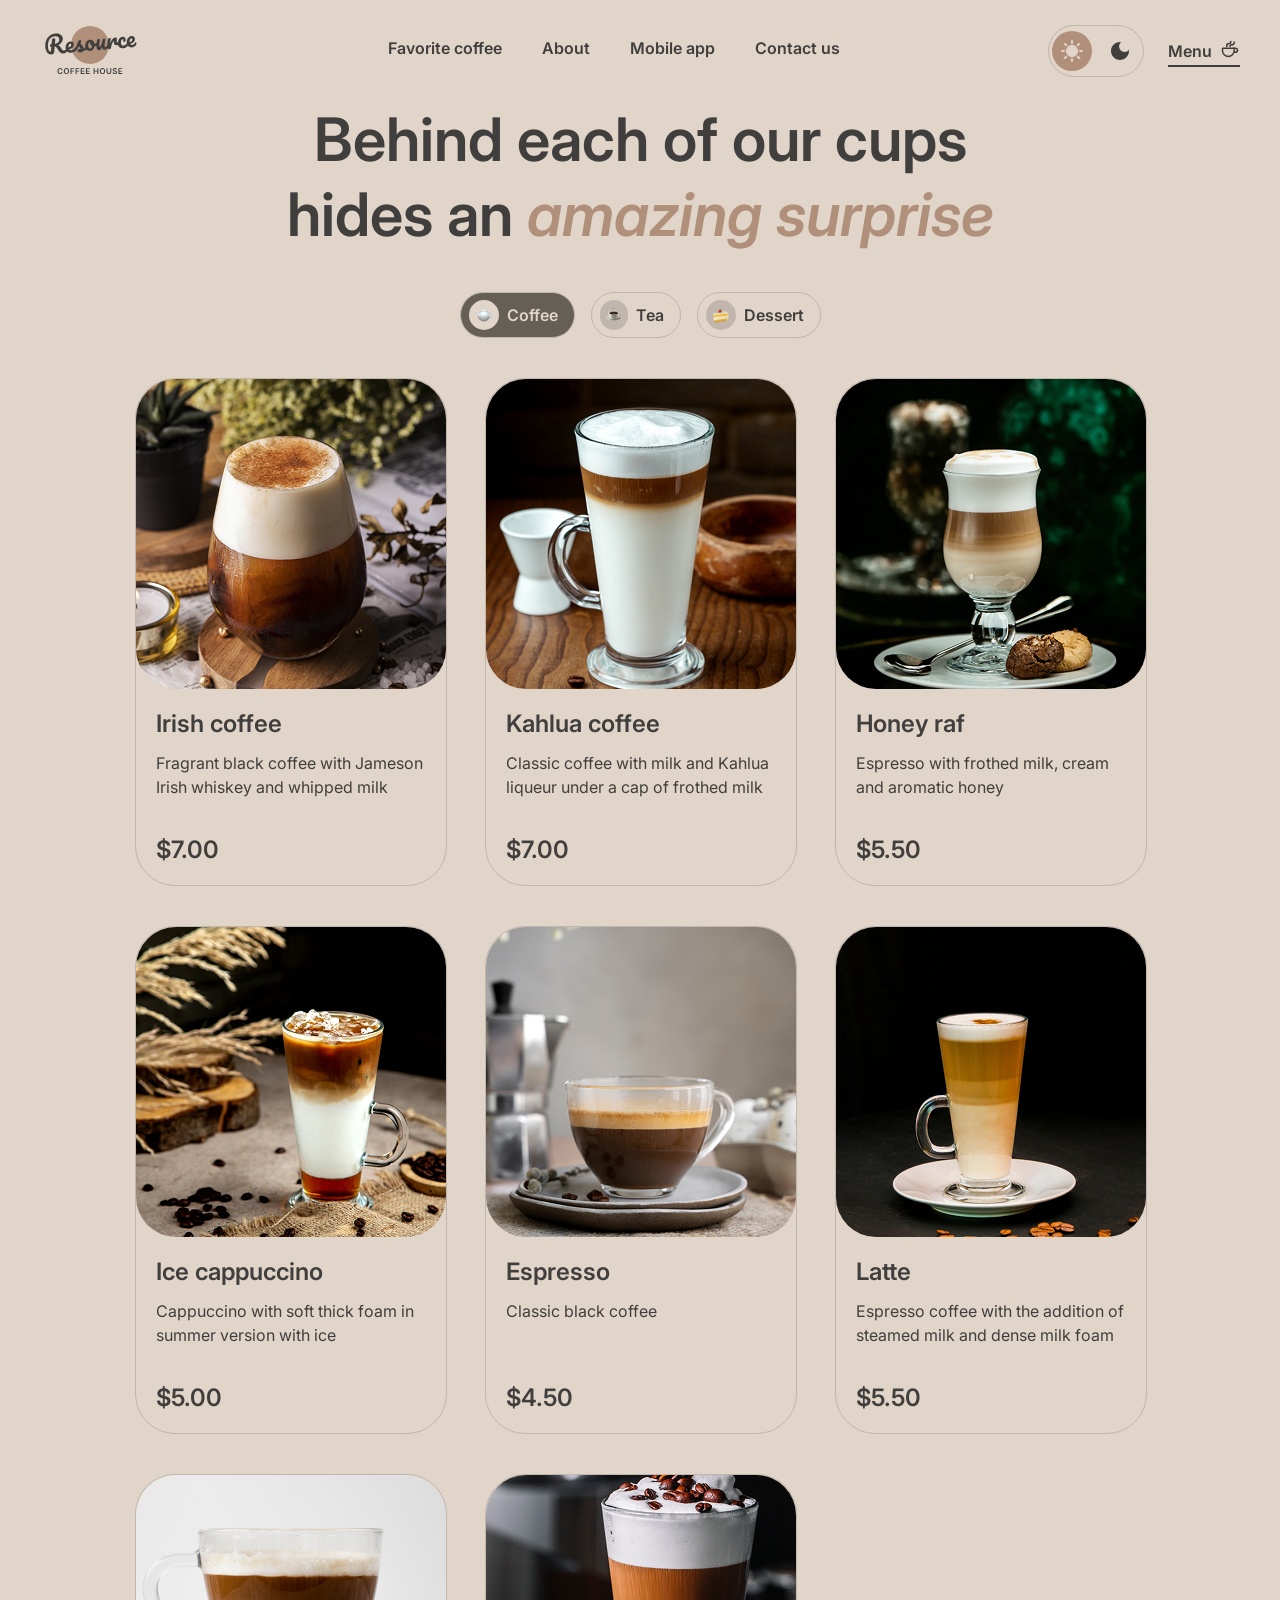
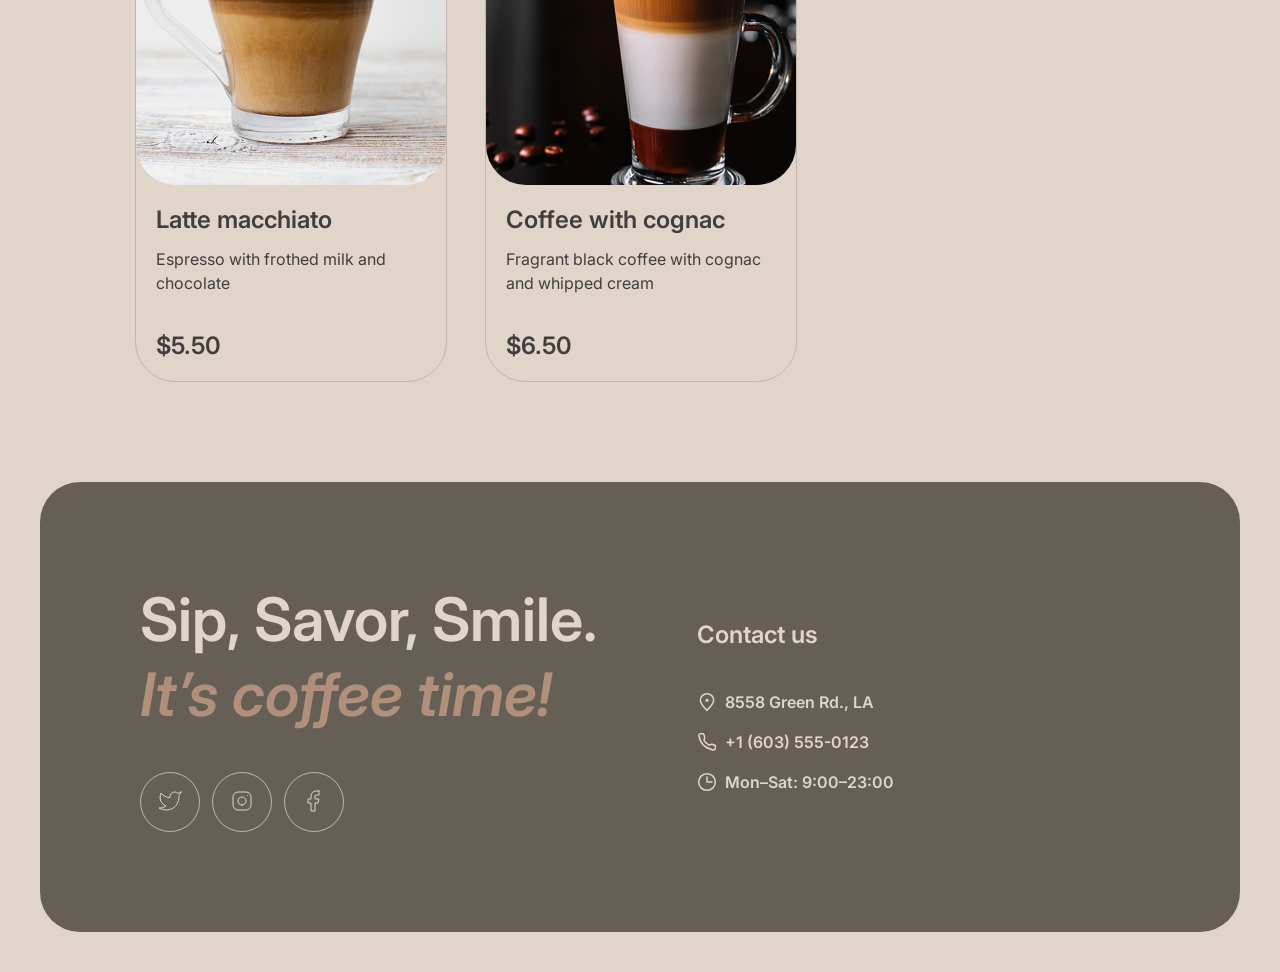
==== menu.html @ aef441d4 "feat: use products json to display coffee data" ====
<!DOCTYPE html>
<html lang="en" data-theme="light">
<head>
    <meta charset="UTF-8">
    <meta name="viewport"
          content="width=device-width, initial-scale=1.0">
    <meta http-equiv="X-UA-Compatible" content="ie=edge">
    <title>Coffee House Menu</title>
    <link rel="icon" href="assets/icons/free-icon-coffee-beans.png">
    <link rel="stylesheet" href="css/index.css">
    <link rel="stylesheet" href="css/menu.css">
</head>
<body>
<div class="wrapper">
    <header class="main-header">
        <div class="header-bar">
            <div class="header-logo">
                <a href="index.html">
                    <svg class="header-logo__icon" aria-hidden="true" width="100" height="60" viewBox="0 0 100 60" fill="none" xmlns="http://www.w3.org/2000/svg">
                        <path d="M69 25C69 35.4934 60.4934 44 50 44C39.5066 44 31 35.4934 31 25C31 14.5066 39.5066 6 50 6C60.4934 6 69 14.5066 69 25Z" fill="#B0907A"/>
                        <path d="M95.6784 22.2913C95.8856 22.2732 96.0534 22.3548 96.1817 22.5364C96.326 22.7165 96.4127 22.9739 96.442 23.3086C96.4922 23.8824 96.4 24.3884 96.1652 24.8265C95.7789 25.5509 95.2359 26.1365 94.5362 26.5832C93.8524 27.0285 93.0084 27.295 92.0042 27.3829C90.4741 27.5168 89.2469 27.1664 88.3226 26.3318C87.3969 25.4812 86.8658 24.2749 86.7291 22.7129C86.6329 21.6131 86.7748 20.5727 87.1547 19.5919C87.5333 18.5951 88.1046 17.7822 88.8687 17.1532C89.6487 16.5229 90.5568 16.1623 91.5928 16.0717C92.5173 15.9908 93.2829 16.2049 93.8895 16.714C94.4948 17.2071 94.8386 17.9239 94.9209 18.8643C95.0171 19.9641 94.7016 20.9473 93.9743 21.814C93.2617 22.6633 91.9772 23.4021 90.1208 24.0303C90.5675 24.73 91.2451 25.0401 92.1537 24.9606C92.8072 24.9035 93.3279 24.7053 93.7158 24.3662C94.1197 24.0257 94.5692 23.4725 95.0643 22.7064C95.2346 22.4506 95.4393 22.3122 95.6784 22.2913ZM91.3914 18.4503C90.8016 18.5019 90.3295 18.8885 89.9751 19.6102C89.6365 20.3304 89.5098 21.1767 89.5949 22.149L89.5991 22.1968C90.5199 21.8914 91.2318 21.4918 91.7347 20.9981C92.2376 20.5044 92.4632 19.9626 92.4117 19.3729C92.3852 19.0701 92.2766 18.8386 92.0859 18.6786C91.9098 18.5013 91.6783 18.4252 91.3914 18.4503Z" />
                        <path d="M83.2976 28.1446C81.7356 28.2813 80.4779 27.9497 79.5245 27.1497C78.5857 26.3324 78.0529 25.1985 77.926 23.7481C77.813 22.457 77.969 21.303 78.394 20.2861C78.819 19.2692 79.4149 18.4622 80.1818 17.8651C80.9487 17.268 81.7784 16.9304 82.671 16.8523C83.5477 16.7756 84.2481 16.9793 84.7723 17.4635C85.311 17.9303 85.6159 18.5702 85.6871 19.383C85.7456 20.0525 85.6437 20.6316 85.3813 21.1203C85.1348 21.6076 84.7725 21.8722 84.2944 21.9141C83.9915 21.9406 83.7382 21.8904 83.5344 21.7637C83.3465 21.6356 83.2414 21.444 83.2191 21.189C83.2093 21.0774 83.2141 20.9485 83.2334 20.8023C83.2527 20.6561 83.2676 20.5504 83.278 20.4852C83.3367 20.2392 83.357 20.0125 83.3389 19.8053C83.3208 19.5981 83.2511 19.4436 83.1297 19.3418C83.0243 19.2386 82.876 19.1953 82.6847 19.2121C82.3181 19.2441 81.9901 19.4415 81.7006 19.8041C81.4097 20.1508 81.193 20.6114 81.0506 21.186C80.9081 21.7606 80.8661 22.3826 80.9247 23.0521C81.0865 24.901 81.9723 25.7551 83.5821 25.6142C84.2356 25.557 84.9181 25.2805 85.6296 24.7846C86.3556 24.2714 87.0469 23.5444 87.7034 22.6036C87.8752 22.3637 88.0806 22.2333 88.3197 22.2124C88.5269 22.1942 88.6946 22.2759 88.8229 22.4574C88.9672 22.6375 89.054 22.895 89.0832 23.2297C89.1362 23.8354 89.028 24.3427 88.7587 24.7518C88.0904 25.7418 87.2526 26.5378 86.2452 27.1399C85.2524 27.7247 84.2699 28.0596 83.2976 28.1446Z"/>
                        <path d="M69.548 29.3476C68.9423 29.4006 68.4841 29.1195 68.1733 28.5042C67.8784 27.8876 67.6696 26.8779 67.5469 25.4753C67.3656 23.4032 67.4882 21.4089 67.9148 19.4924C68.0179 19.0177 68.2197 18.6627 68.5203 18.4276C68.8355 18.1752 69.288 18.0232 69.8778 17.9716C70.1965 17.9437 70.4232 17.964 70.5577 18.0326C70.6921 18.1011 70.7692 18.2469 70.7887 18.4701C70.811 18.7251 70.7416 19.3094 70.5806 20.2229C70.477 20.8744 70.3983 21.4434 70.3445 21.93C70.2907 22.4165 70.2626 23.0132 70.2602 23.7201C70.6663 22.3033 71.1584 21.136 71.7366 20.2181C72.3148 19.3002 72.8987 18.6308 73.4883 18.2098C74.0938 17.7874 74.6595 17.5532 75.1855 17.5072C76.2215 17.4166 76.7849 17.8893 76.8755 18.9253C76.8936 19.1325 76.8658 19.6409 76.7921 20.4504C76.7204 21.0991 76.6915 21.5032 76.7054 21.6626C76.7542 22.2204 76.9779 22.4819 77.3764 22.4471C77.8227 22.408 78.3658 22.0072 79.0057 21.2445C79.1948 21.0191 79.4009 20.8967 79.6241 20.8772C79.8313 20.8591 79.9991 20.9408 80.1274 21.1223C80.2702 21.2864 80.3549 21.5199 80.3814 21.8228C80.433 22.4125 80.314 22.8887 80.0245 23.2513C79.6187 23.7526 79.1275 24.1971 78.5511 24.5848C77.9893 24.9552 77.3736 25.1697 76.7042 25.2282C75.8594 25.3021 75.1951 25.1434 74.7111 24.7521C74.2431 24.3594 73.977 23.7965 73.9129 23.0633C73.892 22.8242 73.895 22.583 73.9219 22.3397C73.9258 22.0182 73.923 21.8016 73.9132 21.69C73.8909 21.435 73.7921 21.3151 73.6167 21.3305C73.3777 21.3514 73.0826 21.6503 72.7315 22.2271C72.395 22.7865 72.0738 23.5213 71.768 24.4314C71.4621 25.3415 71.2322 26.2932 71.0782 27.2864C70.9684 28.0509 70.8058 28.5791 70.5904 28.8709C70.3896 29.1455 70.0421 29.3044 69.548 29.3476Z" />
                        <path d="M59.2452 30.2488C58.5279 30.3116 57.9096 30.0364 57.3902 29.4233C56.8853 28.7929 56.5897 27.9836 56.5032 26.9954C56.3986 25.8 56.3828 24.7012 56.4557 23.699C56.5273 22.6809 56.6975 21.5979 56.9665 20.4501C57.0841 19.958 57.2772 19.5958 57.546 19.3635C57.8148 19.1312 58.26 18.9878 58.8816 18.9334C59.2323 18.9028 59.4762 18.9376 59.6135 19.038C59.7667 19.1371 59.8531 19.2981 59.8726 19.5213C59.8838 19.6488 59.8337 20.0868 59.7226 20.8354C59.6148 21.4391 59.534 21.9842 59.4802 22.4707C59.3078 24.1722 59.246 25.3019 59.2948 25.8598C59.3241 26.1945 59.3849 26.4301 59.4771 26.5666C59.568 26.6871 59.7011 26.7397 59.8764 26.7244C60.1155 26.7035 60.3895 26.4386 60.6983 25.9297C61.023 25.4195 61.3421 24.6608 61.6555 23.6536C61.9849 22.6451 62.2788 21.4148 62.5372 19.9627C62.6229 19.4734 62.7842 19.114 63.0211 18.8845C63.2739 18.6535 63.6633 18.5151 64.1893 18.4691C64.5559 18.437 64.8151 18.4625 64.967 18.5456C65.1174 18.6127 65.203 18.7658 65.224 19.0049C65.2588 19.4034 65.1551 20.5127 64.9128 22.3327C64.645 24.412 64.532 25.6907 64.5739 26.1688C64.6004 26.4717 64.685 26.7052 64.8279 26.8694C64.9693 27.0176 65.1437 27.0827 65.3509 27.0645C65.6697 27.0366 66.0275 26.8126 66.4244 26.3924C66.8358 25.9549 67.3698 25.2657 68.0263 24.3249C68.198 24.0851 68.4035 23.9547 68.6425 23.9337C68.8498 23.9156 69.0175 23.9973 69.1458 24.1788C69.2901 24.3589 69.3768 24.6163 69.4061 24.9511C69.4619 25.5886 69.3537 26.096 69.0815 26.4731C68.4701 27.3779 67.7896 28.1361 67.04 28.7477C66.3064 29.358 65.4375 29.707 64.4334 29.7949C63.6683 29.8618 63.0766 29.6165 62.6585 29.0588C62.2562 28.4997 62.0084 27.6862 61.9149 26.6183C61.7388 27.7259 61.4055 28.5982 60.9152 29.2354C60.4235 29.8566 59.8668 30.1944 59.2452 30.2488Z" />
                        <path d="M57.5606 22.8796C57.7678 22.8614 57.9362 22.9511 58.0659 23.1485C58.1956 23.346 58.2744 23.6041 58.3023 23.9229C58.3692 24.688 58.1779 25.1625 57.7282 25.3463C56.8011 25.7647 55.7659 26.048 54.6225 26.1963C54.4367 27.5616 53.9332 28.6898 53.1117 29.5808C52.2888 30.4559 51.3115 30.9429 50.1799 31.0419C49.2235 31.1256 48.3824 30.9663 47.6566 30.564C46.9467 30.1603 46.383 29.5913 45.9654 28.8569C45.5478 28.1225 45.3 27.309 45.2219 26.4164C45.1159 25.205 45.2529 24.1089 45.6328 23.1281C46.0114 22.1313 46.5841 21.3343 47.351 20.7372C48.1165 20.1242 48.9933 19.7744 49.9816 19.688C51.1929 19.582 52.2022 19.9193 53.0093 20.6999C53.8309 21.4632 54.3592 22.453 54.5941 23.6691C55.339 23.5558 56.2177 23.3183 57.23 22.9567C57.3547 22.9136 57.4649 22.8879 57.5606 22.8796ZM50.1494 28.4908C50.6595 28.4462 51.0797 28.2007 51.41 27.7542C51.7563 27.3063 51.959 26.6863 52.0182 25.8941C51.4948 25.6026 51.0739 25.1977 50.7555 24.6795C50.4531 24.1599 50.2754 23.5972 50.2224 22.9916C50.2001 22.7365 50.2017 22.4794 50.2272 22.2202L50.1076 22.2307C49.4701 22.2864 48.9633 22.644 48.5873 23.3032C48.2259 23.9452 48.094 24.824 48.1916 25.9398C48.2683 26.8164 48.4942 27.4712 48.8694 27.9042C49.2605 28.3357 49.6872 28.5313 50.1494 28.4908Z" />
                        <path d="M40.3093 32.4354C39.4805 32.508 38.8262 32.3725 38.3464 32.029C37.8826 31.6841 37.6298 31.2726 37.5879 30.7944C37.5517 30.38 37.6717 30.0081 37.9481 29.6787C38.2244 29.3494 38.6575 29.1589 39.2472 29.1073C39.4544 29.0892 39.6956 29.0922 39.9708 29.1163C40.2604 29.1231 40.4777 29.1282 40.6226 29.1316C40.5704 28.7185 40.4406 28.3364 40.2332 27.9851C40.0417 27.6325 39.8038 27.3 39.5195 26.9876C39.2338 26.6592 38.9682 26.3773 38.7228 26.1418C38.3109 27.1254 37.8851 27.9497 37.4454 28.6145C37.0216 29.278 36.5472 29.9137 36.0222 30.5218C35.7604 30.8338 35.4701 31.0038 35.1513 31.0316C34.8963 31.054 34.6814 30.9844 34.5067 30.823C34.3306 30.6457 34.2307 30.4216 34.207 30.1506C34.1791 29.8318 34.2648 29.5272 34.4643 29.2367L34.7416 28.827C35.5235 27.6664 36.1068 26.7159 36.4918 25.9756C36.7223 25.4896 36.9874 24.8481 37.2871 24.0509C37.5853 23.2379 37.8735 22.4016 38.1517 21.542C38.3932 20.8142 38.9921 20.4085 39.9484 20.3248C40.3947 20.2858 40.709 20.2984 40.8913 20.3628C41.0736 20.4271 41.1725 20.547 41.1878 20.7223C41.1962 20.8179 41.1775 20.9722 41.1319 21.1849C41.0863 21.3977 41.0167 21.6126 40.9233 21.8296C40.6866 22.4285 40.5857 22.9272 40.6205 23.3257C40.6415 23.5647 40.7442 23.8208 40.9286 24.0937C41.1291 24.3653 41.4235 24.7009 41.8118 25.1006C42.3804 25.7254 42.8131 26.2657 43.11 26.7216C43.4214 27.1601 43.6015 27.6583 43.6503 28.2162C43.6642 28.3756 43.6678 28.6001 43.6611 28.8898C44.4156 28.5187 45.2617 27.6335 46.1993 26.2345C46.371 25.9946 46.5765 25.8642 46.8155 25.8433C47.0227 25.8252 47.1905 25.9069 47.3188 26.0884C47.4631 26.2685 47.5498 26.5259 47.5791 26.8606C47.6321 27.4663 47.5239 27.9737 47.2545 28.3827C46.544 29.4407 45.8382 30.185 45.1371 30.6158C44.4505 31.0292 43.5747 31.2985 42.5095 31.4238C41.9194 32.0215 41.186 32.3587 40.3093 32.4354Z" />
                        <path d="M36.6171 26.7357C36.8243 26.7175 36.9921 26.7992 37.1204 26.9807C37.2646 27.1608 37.3514 27.4183 37.3807 27.753C37.4365 28.3905 37.3283 28.8979 37.0561 29.2751C36.5291 30.0439 35.7502 30.7786 34.7193 31.4791C33.7044 32.1782 32.5833 32.5815 31.3559 32.6888C29.6823 32.8353 28.3436 32.4947 27.3396 31.667C26.3356 30.8394 25.7646 29.6365 25.6266 28.0586C25.5304 26.9588 25.6722 25.9185 26.0522 24.9376C26.4308 23.9408 27.0021 23.1279 27.7662 22.4989C28.5462 21.8686 29.4542 21.508 30.4903 21.4174C31.4147 21.3365 32.1803 21.5506 32.787 22.0597C33.3923 22.5528 33.7361 23.2696 33.8183 24.21C33.9145 25.3098 33.599 26.293 32.8718 27.1597C32.1591 28.009 30.8826 28.7471 29.0422 29.3739C29.5048 30.0722 30.294 30.3726 31.4098 30.275C32.127 30.2122 32.9183 29.894 33.7836 29.3204C34.6634 28.7295 35.4025 27.9983 36.0009 27.1269C36.1726 26.887 36.378 26.7566 36.6171 26.7357ZM30.2888 23.796C29.6991 23.8476 29.227 24.2342 28.8725 24.9559C28.534 25.6761 28.4073 26.5224 28.4923 27.4947L28.4965 27.5425C29.4174 27.2371 30.1293 26.8375 30.6322 26.3438C31.1351 25.8501 31.3607 25.3083 31.3091 24.7186C31.2826 24.4158 31.174 24.1843 30.9834 24.0243C30.8072 23.847 30.5757 23.7709 30.2888 23.796Z" />
                        <path d="M27.6906 27.5167C27.8978 27.4986 28.0656 27.5803 28.1939 27.7618C28.3382 27.9419 28.4249 28.1993 28.4542 28.5341C28.5086 29.1557 28.4004 29.6631 28.1296 30.0561C27.4454 31.0476 26.7351 31.8324 25.9987 32.4108C25.261 32.9733 24.3581 33.3012 23.2902 33.3946C22.2541 33.4853 21.3451 33.2837 20.5631 32.79C19.797 32.2949 19.028 31.3985 18.256 30.1009C17.6351 29.063 17.151 28.3023 16.8035 27.8188C16.4547 27.3193 16.119 26.9712 15.7967 26.7745C15.4903 26.5765 15.1198 26.4724 14.6852 26.4622C14.6508 26.8025 14.5595 27.8705 14.4114 29.6663C14.3537 30.4744 14.3165 30.9675 14.3 31.1456C14.2256 32.1319 13.9724 32.9089 13.5402 33.4767C13.1067 34.0286 12.4038 34.3471 11.4315 34.4321C10.3636 34.5256 9.38799 34.2977 8.50477 33.7486C7.63609 33.1822 6.9298 32.3606 6.38589 31.2839C5.84059 30.1913 5.50518 28.9277 5.37968 27.4932C5.1454 24.8154 5.40544 22.4638 6.15978 20.4383C6.93006 18.4115 8.10738 16.8148 9.69174 15.6483C11.2906 14.4644 13.1899 13.7763 15.3895 13.5838C16.9196 13.45 18.223 13.5688 19.2994 13.9404C20.3759 14.312 21.1968 14.8826 21.762 15.6523C22.3432 16.4206 22.6784 17.3148 22.7676 18.3349C22.8457 19.2275 22.7073 20.1229 22.3522 21.0213C22.0117 21.9023 21.4476 22.7066 20.66 23.434C19.8724 24.1614 18.8869 24.7375 17.7034 25.1622C18.4866 25.3025 19.1057 25.5856 19.5605 26.0116C20.0154 26.4376 20.4891 27.0787 20.9816 27.9351C21.5115 28.8524 22.0112 29.5153 22.4806 29.924C22.966 30.3312 23.4955 30.5098 24.0693 30.4596C24.5794 30.4149 25.0509 30.205 25.4838 29.8299C25.9154 29.4388 26.4456 28.7981 27.0744 27.9079C27.2461 27.6681 27.4515 27.5377 27.6906 27.5167ZM11.3837 26.727C10.8418 26.7744 10.4561 26.6797 10.2266 26.4428C10.013 26.2045 9.89225 25.9259 9.86436 25.6071C9.8309 25.2246 9.92394 24.9113 10.1435 24.6672C10.379 24.4218 10.6562 24.2851 10.9749 24.2572L11.5727 24.2049C11.691 22.6206 11.8123 21.2528 11.9364 20.1016C12.053 19.0474 12.6771 18.4708 13.8088 18.3718C14.7173 18.2923 15.2071 18.659 15.2782 19.4719C15.2936 19.6473 15.2975 19.7835 15.2899 19.8805L14.9199 23.9121C15.7764 23.789 16.5393 23.5134 17.2085 23.0855C17.8937 22.6561 18.4149 22.0966 18.7722 21.4068C19.1454 20.7156 19.2957 19.9556 19.2232 19.1268C19.1353 18.1226 18.7236 17.3636 17.988 16.8498C17.2524 16.3359 16.2232 16.1369 14.9002 16.2526C13.3382 16.3893 12.0016 16.8997 10.8904 17.7839C9.79381 18.6508 8.98568 19.8779 8.46605 21.4653C7.94503 23.0366 7.78003 24.9142 7.97108 27.0978C8.06033 28.1179 8.24063 28.9855 8.51198 29.7006C8.78334 30.4157 9.08648 30.9432 9.42139 31.2834C9.75631 31.6235 10.0592 31.7817 10.3302 31.7579C10.5374 31.7398 10.6957 31.6216 10.8051 31.4032C10.9304 31.1834 11.0127 30.839 11.052 30.3698L11.3837 26.727Z" />
                        <path d="M78.4033 54.0001V48.1819H82.1874V49.0654H79.4573V50.645H81.9914V51.5285H79.4573V53.1165H82.2101V54.0001H78.4033Z" />
                        <path d="M75.9698 49.7813C75.9433 49.5332 75.8316 49.34 75.6346 49.2017C75.4395 49.0635 75.1857 48.9943 74.8732 48.9943C74.6535 48.9943 74.4651 49.0275 74.3079 49.0938C74.1507 49.1601 74.0304 49.25 73.9471 49.3637C73.8638 49.4773 73.8211 49.607 73.8192 49.7529C73.8192 49.8741 73.8467 49.9792 73.9016 50.0682C73.9585 50.1572 74.0352 50.233 74.1317 50.2955C74.2283 50.3561 74.3353 50.4072 74.4528 50.4489C74.5702 50.4906 74.6886 50.5256 74.8079 50.554L75.3533 50.6904C75.573 50.7415 75.7842 50.8106 75.9869 50.8977C76.1914 50.9849 76.3742 51.0947 76.5352 51.2273C76.698 51.3599 76.8268 51.5199 76.9215 51.7074C77.0162 51.8949 77.0636 52.1146 77.0636 52.3665C77.0636 52.7074 76.9764 53.0076 76.8022 53.2671C76.628 53.5246 76.3761 53.7263 76.0465 53.8722C75.7189 54.0161 75.3221 54.0881 74.8562 54.0881C74.4035 54.0881 74.0105 54.018 73.6772 53.8779C73.3458 53.7377 73.0863 53.5332 72.8988 53.2642C72.7132 52.9953 72.6128 52.6676 72.5977 52.2813H73.6346C73.6497 52.4839 73.7122 52.6525 73.8221 52.787C73.9319 52.9214 74.0749 53.0218 74.2511 53.0881C74.4291 53.1544 74.628 53.1875 74.8477 53.1875C75.0768 53.1875 75.2776 53.1534 75.4499 53.0852C75.6242 53.0152 75.7605 52.9186 75.859 52.7955C75.9575 52.6705 76.0077 52.5246 76.0096 52.358C76.0077 52.2065 75.9632 52.0815 75.8761 51.983C75.7889 51.8826 75.6668 51.7993 75.5096 51.733C75.3543 51.6648 75.1725 51.6042 74.9641 51.5512L74.3022 51.3807C73.823 51.2576 73.4442 51.071 73.1658 50.821C72.8893 50.5692 72.7511 50.2349 72.7511 49.8182C72.7511 49.4754 72.8439 49.1752 73.0295 48.9176C73.217 48.6601 73.4717 48.4602 73.7937 48.3182C74.1156 48.1743 74.4802 48.1023 74.8874 48.1023C75.3003 48.1023 75.6621 48.1743 75.9727 48.3182C76.2852 48.4602 76.5304 48.6582 76.7085 48.912C76.8865 49.1638 76.9783 49.4536 76.984 49.7813H75.9698Z" />
                        <path d="M70.2086 48.1819H71.2626V51.983C71.2626 52.3997 71.1641 52.7662 70.9672 53.0825C70.7721 53.3987 70.4975 53.6459 70.1433 53.8239C69.7891 54.0001 69.3753 54.0881 68.9018 54.0881C68.4264 54.0881 68.0117 54.0001 67.6575 53.8239C67.3033 53.6459 67.0287 53.3987 66.8336 53.0825C66.6386 52.7662 66.541 52.3997 66.541 51.983V48.1819H67.595V51.895C67.595 52.1374 67.648 52.3533 67.7541 52.5427C67.862 52.7321 68.0136 52.8807 68.2086 52.9887C68.4037 53.0948 68.6348 53.1478 68.9018 53.1478C69.1689 53.1478 69.3999 53.0948 69.595 52.9887C69.792 52.8807 69.9435 52.7321 70.0495 52.5427C70.1556 52.3533 70.2086 52.1374 70.2086 51.895V48.1819Z" />
                        <path d="M65.1444 51.0909C65.1444 51.7178 65.027 52.2548 64.7922 52.7017C64.5592 53.1468 64.241 53.4877 63.8376 53.7245C63.4361 53.9612 62.9806 54.0796 62.4711 54.0796C61.9617 54.0796 61.5052 53.9612 61.1018 53.7245C60.7003 53.4858 60.3821 53.144 60.1473 52.6989C59.9143 52.2519 59.7979 51.7159 59.7979 51.0909C59.7979 50.464 59.9143 49.9281 60.1473 49.483C60.3821 49.036 60.7003 48.6942 61.1018 48.4574C61.5052 48.2207 61.9617 48.1023 62.4711 48.1023C62.9806 48.1023 63.4361 48.2207 63.8376 48.4574C64.241 48.6942 64.5592 49.036 64.7922 49.483C65.027 49.9281 65.1444 50.464 65.1444 51.0909ZM64.0848 51.0909C64.0848 50.6496 64.0157 50.2775 63.8774 49.9745C63.741 49.6695 63.5516 49.4394 63.3092 49.2841C63.0668 49.1269 62.7874 49.0483 62.4711 49.0483C62.1549 49.0483 61.8755 49.1269 61.6331 49.2841C61.3907 49.4394 61.2003 49.6695 61.0621 49.9745C60.9257 50.2775 60.8575 50.6496 60.8575 51.0909C60.8575 51.5322 60.9257 51.9053 61.0621 52.2102C61.2003 52.5133 61.3907 52.7434 61.6331 52.9006C61.8755 53.0559 62.1549 53.1335 62.4711 53.1335C62.7874 53.1335 63.0668 53.0559 63.3092 52.9006C63.5516 52.7434 63.741 52.5133 63.8774 52.2102C64.0157 51.9053 64.0848 51.5322 64.0848 51.0909Z" />
                        <path d="M53.5918 54.0001V48.1819H54.6458V50.645H57.3418V48.1819H58.3986V54.0001H57.3418V51.5285H54.6458V54.0001H53.5918Z" />
                        <path d="M45.9482 54.0001V48.1819H49.7323V49.0654H47.0022V50.645H49.5363V51.5285H47.0022V53.1165H49.7551V54.0001H45.9482Z" />
                        <path d="M40.6895 54.0001V48.1819H44.4735V49.0654H41.7434V50.645H44.2775V51.5285H41.7434V53.1165H44.4963V54.0001H40.6895Z"/>
                        <path d="M35.6016 54.0001V48.1819H39.3288V49.0654H36.6555V50.645H39.0732V51.5285H36.6555V54.0001H35.6016Z" />
                        <path d="M30.5137 54.0001V48.1819H34.2409V49.0654H31.5676V50.645H33.9853V51.5285H31.5676V54.0001H30.5137Z" />
                        <path d="M29.1181 51.0909C29.1181 51.7178 29.0007 52.2548 28.7658 52.7017C28.5328 53.1468 28.2147 53.4877 27.8113 53.7245C27.4097 53.9612 26.9542 54.0796 26.4448 54.0796C25.9353 54.0796 25.4789 53.9612 25.0755 53.7245C24.6739 53.4858 24.3558 53.144 24.1209 52.6989C23.888 52.2519 23.7715 51.7159 23.7715 51.0909C23.7715 50.464 23.888 49.9281 24.1209 49.483C24.3558 49.036 24.6739 48.6942 25.0755 48.4574C25.4789 48.2207 25.9353 48.1023 26.4448 48.1023C26.9542 48.1023 27.4097 48.2207 27.8113 48.4574C28.2147 48.6942 28.5328 49.036 28.7658 49.483C29.0007 49.9281 29.1181 50.464 29.1181 51.0909ZM28.0584 51.0909C28.0584 50.6496 27.9893 50.2775 27.851 49.9745C27.7147 49.6695 27.5253 49.4394 27.2828 49.2841C27.0404 49.1269 26.7611 49.0483 26.4448 49.0483C26.1285 49.0483 25.8491 49.1269 25.6067 49.2841C25.3643 49.4394 25.1739 49.6695 25.0357 49.9745C24.8993 50.2775 24.8311 50.6496 24.8311 51.0909C24.8311 51.5322 24.8993 51.9053 25.0357 52.2102C25.1739 52.5133 25.3643 52.7434 25.6067 52.9006C25.8491 53.0559 26.1285 53.1335 26.4448 53.1335C26.7611 53.1335 27.0404 53.0559 27.2828 52.9006C27.5253 52.7434 27.7147 52.5133 27.851 52.2102C27.9893 51.9053 28.0584 51.5322 28.0584 51.0909Z" />
                        <path d="M22.5536 50.1449H21.4911C21.4608 49.9707 21.4049 49.8163 21.3235 49.6818C21.2421 49.5455 21.1407 49.4299 21.0195 49.3352C20.8983 49.2406 20.7601 49.1695 20.6048 49.1222C20.4513 49.0729 20.2856 49.0483 20.1076 49.0483C19.7913 49.0483 19.511 49.1279 19.2667 49.287C19.0224 49.4442 18.8311 49.6752 18.6928 49.9801C18.5546 50.2832 18.4854 50.6534 18.4854 51.0909C18.4854 51.536 18.5546 51.911 18.6928 52.2159C18.833 52.519 19.0243 52.7481 19.2667 52.9034C19.511 53.0568 19.7904 53.1335 20.1048 53.1335C20.279 53.1335 20.4419 53.1108 20.5934 53.0654C20.7468 53.018 20.8841 52.9489 21.0053 52.858C21.1284 52.7671 21.2317 52.6553 21.315 52.5227C21.4002 52.3902 21.4589 52.2387 21.4911 52.0682L22.5536 52.0739C22.5138 52.3504 22.4277 52.6099 22.2951 52.8523C22.1644 53.0947 21.993 53.3087 21.7809 53.4943C21.5688 53.6781 21.3207 53.822 21.0366 53.9262C20.7525 54.0284 20.4371 54.0796 20.0906 54.0796C19.5792 54.0796 19.1228 53.9612 18.7212 53.7245C18.3197 53.4877 18.0034 53.1459 17.7724 52.6989C17.5413 52.2519 17.4258 51.7159 17.4258 51.0909C17.4258 50.464 17.5423 49.9281 17.7752 49.483C18.0082 49.036 18.3254 48.6942 18.7269 48.4574C19.1284 48.2207 19.583 48.1023 20.0906 48.1023C20.4144 48.1023 20.7156 48.1477 20.994 48.2387C21.2724 48.3296 21.5205 48.4631 21.7383 48.6392C21.9561 48.8135 22.1351 49.0275 22.2752 49.2813C22.4173 49.5332 22.5101 49.821 22.5536 50.1449Z" />
                    </svg>
                </a>
            </div>
            <nav class="main-nav">
                <ul class="main-nav-list">
                    <li><a class="nav-item-link" href="index.html#favorite-coffee">Favorite coffee</a></li>
                    <li><a class="nav-item-link" href="index.html#about">About</a></li>
                    <li><a class="nav-item-link" href="index.html#mobile-app">Mobile app</a></li>
                    <li><a class="nav-item-link" href="index.html#main-footer">Contact us</a></li>
                    <li>
                        <a class="nav-item-link active">Menu
                            <svg class="menu-link__icon" aria-hidden="true" width="20" height="20" viewBox="0 0 20 20" fill="none" xmlns="http://www.w3.org/2000/svg">
                                <path d="M14.167 9.76667V11.6667C14.167 14.8883 11.5553 17.5 8.33366 17.5C5.112 17.5 2.50033 14.8883 2.50033 11.6667V9.76667C2.50033 9.4353 2.76896 9.16667 3.10033 9.16667H13.567C13.8984 9.16667 14.167 9.4353 14.167 9.76667Z" stroke-width="1.5" stroke-linecap="round" stroke-linejoin="round"/>
                                <path d="M10.0003 7.50008C10.0003 6.66675 10.5956 5.83341 11.786 5.83341C13.101 5.83341 14.167 4.76743 14.167 3.45246V2.91675" stroke-width="1.5" stroke-linecap="round" stroke-linejoin="round"/>
                                <path d="M6.66634 7.5V7.08333C6.66634 5.70262 7.78563 4.58333 9.16634 4.58333C10.0868 4.58333 10.833 3.83714 10.833 2.91667V2.5" stroke-width="1.5" stroke-linecap="round" stroke-linejoin="round"/>
                                <path d="M13.333 9.16675H15.4163C16.5669 9.16675 17.4997 10.0995 17.4997 11.2501C17.4997 12.4007 16.5669 13.3334 15.4163 13.3334H14.1663" stroke-width="1.5" stroke-linecap="round" stroke-linejoin="round"/>
                            </svg>
                        </a>
                    </li>
                </ul>
            </nav>
            <div class="header-controls">
                <div class="theme-controls">
                    <button class="theme-button light-theme-button active">
                        <svg class="light-theme-button-svg" aria-hidden="true" width="22" height="22" viewBox="0 0 22 22" fill="none" xmlns="http://www.w3.org/2000/svg">
                            <path d="M10 3V1C10 0.45 10.45 0 11 0C11.55 0 12 0.45 12 1V3C12 3.55 11.55 4 11 4C10.45 4 10 3.55 10 3ZM17.36 6.05L18.77 4.63C19.16 4.24 19.16 3.61 18.77 3.22C18.38 2.83 17.75 2.83 17.36 3.22L15.95 4.64C15.56 5.03 15.56 5.66 15.95 6.05C16.34 6.44 16.97 6.44 17.36 6.05ZM21 10H19C18.45 10 18 10.45 18 11C18 11.55 18.45 12 19 12H21C21.55 12 22 11.55 22 11C22 10.45 21.55 10 21 10ZM11 18C10.45 18 10 18.45 10 19V21C10 21.55 10.45 22 11 22C11.55 22 12 21.55 12 21V19C12 18.45 11.55 18 11 18ZM4.64 6.05L3.22 4.64C2.83 4.25 2.83 3.61 3.22 3.23C3.61 2.85 4.25 2.84 4.63 3.23L6.04 4.64C6.43 5.03 6.43 5.67 6.04 6.05C5.65 6.43 5.02 6.44 4.64 6.05ZM15.95 15.95C15.56 16.34 15.56 16.98 15.95 17.36L17.36 18.77C17.75 19.16 18.39 19.16 18.77 18.77C19.16 18.38 19.16 17.74 18.77 17.36L17.36 15.95C16.98 15.56 16.34 15.56 15.95 15.95ZM1 12H3C3.55 12 4 11.55 4 11C4 10.45 3.55 10 3 10H1C0.45 10 0 10.45 0 11C0 11.55 0.45 12 1 12ZM4.64 18.78L6.05 17.37C6.44 16.98 6.44 16.34 6.05 15.96C5.66 15.58 5.02 15.57 4.64 15.96L3.23 17.37C2.84 17.76 2.84 18.4 3.23 18.78C3.61 19.17 4.25 19.17 4.64 18.78ZM11 5C7.69 5 5 7.69 5 11C5 14.31 7.69 17 11 17C14.31 17 17 14.31 17 11C17 7.69 14.31 5 11 5Z" />
                        </svg>
                    </button>
                    <button class="theme-button dark-theme-button">
                        <svg class="dark-theme-button-svg" aria-hidden="true" width="18" height="18" viewBox="0 0 18 18" fill="none" xmlns="http://www.w3.org/2000/svg">
                            <path d="M9 0C4.03 0 0 4.03 0 9C0 13.97 4.03 18 9 18C13.97 18 18 13.97 18 9C18 8.54 17.96 8.08 17.9 7.64C16.92 9.01 15.32 9.9 13.5 9.9C10.52 9.9 8.1 7.48 8.1 4.5C8.1 2.69 8.99 1.08 10.36 0.0999999C9.92 0.0399999 9.46 0 9 0Z"/>
                        </svg>
                    </button>
                </div>
                <div class="menu-controls">
                    <a class="menu-link active" href="menu.html">Menu
                        <svg class="menu-link__icon" aria-hidden="true" width="20" height="20" viewBox="0 0 20 20" fill="none" xmlns="http://www.w3.org/2000/svg">
                            <path d="M14.167 9.76667V11.6667C14.167 14.8883 11.5553 17.5 8.33366 17.5C5.112 17.5 2.50033 14.8883 2.50033 11.6667V9.76667C2.50033 9.4353 2.76896 9.16667 3.10033 9.16667H13.567C13.8984 9.16667 14.167 9.4353 14.167 9.76667Z" stroke-width="1.5" stroke-linecap="round" stroke-linejoin="round"/>
                            <path d="M10.0003 7.50008C10.0003 6.66675 10.5956 5.83341 11.786 5.83341C13.101 5.83341 14.167 4.76743 14.167 3.45246V2.91675" stroke-width="1.5" stroke-linecap="round" stroke-linejoin="round"/>
                            <path d="M6.66634 7.5V7.08333C6.66634 5.70262 7.78563 4.58333 9.16634 4.58333C10.0868 4.58333 10.833 3.83714 10.833 2.91667V2.5" stroke-width="1.5" stroke-linecap="round" stroke-linejoin="round"/>
                            <path d="M13.333 9.16675H15.4163C16.5669 9.16675 17.4997 10.0995 17.4997 11.2501C17.4997 12.4007 16.5669 13.3334 15.4163 13.3334H14.1663" stroke-width="1.5" stroke-linecap="round" stroke-linejoin="round"/>
                        </svg>
                    </a>
                    <button class="burger-button"></button>
                </div>
            </div>
        </div>
    </header>
    <main>
        <section class="menu-offer">
            <h1 class="menu-offer__title">Behind each of our cups hides an <span>amazing surprise</span></h1>
            <div class="menu-offer__controls">
                <button class="menu-offer__button menu-offer__coffee-button active">
                <span class="menu-offer__icon-wrapper">
                    <img src="assets/icons/menu/coffee.png" alt="Coffee pot">
                </span>
                    Coffee
                </button>
                <button class="menu-offer__button menu-offer__tea-button">
                <span class="menu-offer__icon-wrapper">
                    <img src="assets/icons/menu/tea.png" alt="Tea cup">
                </span>
                    Tea
                </button>
                <button class="menu-offer__button menu-offer__desert-button">
                <span class="menu-offer__icon-wrapper">
                    <img src="assets/icons/menu/desert.png" alt="Cake slice">
                </span>
                    Dessert
                </button>
            </div>
            <div class="menu-offer__grid"></div>
            <button class="menu-offer__pagination-button">
                <svg class="pagination-button__icon" aria-hidden="true" width="24" height="24" viewBox="0 0 24 24" fill="none" xmlns="http://www.w3.org/2000/svg">
                    <path d="M21.8883 13.5C21.1645 18.3113 17.013 22 12 22C6.47715 22 2 17.5228 2 12C2 6.47715 6.47715 2 12 2C16.1006 2 19.6248 4.46819 21.1679 8" stroke-linecap="round" stroke-linejoin="round"/>
                    <path d="M17 8H21.4C21.7314 8 22 7.73137 22 7.4V3" stroke-linecap="round" stroke-linejoin="round"/>
                </svg>
            </button>
        </section>
    </main>
    <footer class="main-footer" id="main-footer">
        <div class="footer__offer">
            <h2 class="footer__title">Sip, Savor, Smile.<span>It’s coffee time!</span></h2>
            <div class="footer__controls">
                <button class="footer__button footer__twitter-button">
                    <svg class="footer_button-icon twitter__icon" aria-hidden="true" width="24" height="24" viewBox="0 0 24 24" fill="none" xmlns="http://www.w3.org/2000/svg">
                        <path d="M23 3.01006C23 3.01006 20.9821 4.20217 19.86 4.54006C19.2577 3.84757 18.4573 3.35675 17.567 3.13398C16.6767 2.91122 15.7395 2.96725 14.8821 3.29451C14.0247 3.62177 13.2884 4.20446 12.773 4.96377C12.2575 5.72309 11.9877 6.62239 12 7.54006V8.54006C10.2426 8.58562 8.50127 8.19587 6.93101 7.4055C5.36074 6.61513 4.01032 5.44869 3 4.01006C3 4.01006 -1 13.0101 8 17.0101C5.94053 18.408 3.48716 19.109 1 19.0101C10 24.0101 21 19.0101 21 7.51006C20.9991 7.23151 20.9723 6.95365 20.92 6.68006C21.9406 5.67355 23 3.01006 23 3.01006Z" stroke-linecap="round" stroke-linejoin="round"/>
                    </svg>
                </button>
                <button class="footer__button footer__instagram-button">
                    <svg class="footer_button-icon" aria-hidden="true" width="24" height="24" viewBox="0 0 24 24" fill="none" xmlns="http://www.w3.org/2000/svg">
                        <path d="M12 16C14.2091 16 16 14.2091 16 12C16 9.79086 14.2091 8 12 8C9.79086 8 8 9.79086 8 12C8 14.2091 9.79086 16 12 16Z" stroke-linecap="round" stroke-linejoin="round"/>
                        <path d="M3 16V8C3 5.23858 5.23858 3 8 3H16C18.7614 3 21 5.23858 21 8V16C21 18.7614 18.7614 21 16 21H8C5.23858 21 3 18.7614 3 16Z"/>
                        <path d="M17.5 6.51L17.51 6.49889" stroke-linecap="round" stroke-linejoin="round"/>
                    </svg>
                </button>
                <button class="footer__button footer__facebook-button">
                    <svg class="footer_button-icon" aria-hidden="true" width="24" height="24" viewBox="0 0 24 24" fill="none" xmlns="http://www.w3.org/2000/svg">
                        <path d="M17 2H14C12.6739 2 11.4021 2.52678 10.4645 3.46447C9.52678 4.40215 9 5.67392 9 7V10H6V14H9V22H13V14H16L17 10H13V7C13 6.73478 13.1054 6.48043 13.2929 6.29289C13.4804 6.10536 13.7348 6 14 6H17V2Z" stroke-linecap="round" stroke-linejoin="round"/>
                    </svg>
                </button>
            </div>
        </div>
        <div class="footer__contact-info">
            <h2 class="contact-info__title">Contact us</h2>
            <div class="contact-info__list">
                <a class="contact-info__item contact-info__item-1" href="https://maps.app.goo.gl/MbpjvU7vzGvJ7MXD7">
                <span class="contact-info__text">
                    <svg class="item__pin" aria-hidden="true" width="20" height="20" viewBox="0 0 20 20" fill="none" xmlns="http://www.w3.org/2000/svg">
                    <path d="M16.6663 8.33329C16.6663 12.0152 9.99967 18.3333 9.99967 18.3333C9.99967 18.3333 3.33301 12.0152 3.33301 8.33329C3.33301 4.65139 6.31778 1.66663 9.99967 1.66663C13.6816 1.66663 16.6663 4.65139 16.6663 8.33329Z" stroke="#E1D4C9" stroke-width="1.5"/>
                    <path d="M10.0003 9.16667C10.4606 9.16667 10.8337 8.79357 10.8337 8.33333C10.8337 7.8731 10.4606 7.5 10.0003 7.5C9.54009 7.5 9.16699 7.8731 9.16699 8.33333C9.16699 8.79357 9.54009 9.16667 10.0003 9.16667Z" fill="#E1D4C9" stroke="#E1D4C9" stroke-width="1.5" stroke-linecap="round" stroke-linejoin="round"/>
                </svg>
                    8558 Green Rd., LA
                </span>
                </a>
                <a class="contact-info__item contact-info__item-2" href="tel:+16035550123">
                <span class="contact-info__text">
                    <svg class="item__phone" aria-hidden="true" width="20" height="20" viewBox="0 0 20 20" fill="none" xmlns="http://www.w3.org/2000/svg">
                    <path d="M15.0984 12.2516L11.6665 12.9166C9.34845 11.7531 7.91654 10.4166 7.08321 8.33329L7.72483 4.89154L6.51197 1.66663L3.72946 1.66663C2.60191 1.66663 1.71466 2.59958 1.90108 3.71161C2.29888 6.08454 3.37231 10.0391 6.24987 12.9166C9.27338 15.9401 13.5661 17.3318 16.1378 17.9288C17.299 18.1983 18.3332 17.2908 18.3332 16.0988L18.3332 13.4843L15.0984 12.2516Z" stroke="#E1D4C9" stroke-width="1.5" stroke-linecap="round" stroke-linejoin="round"/>
                </svg>
                    +1 (603) 555-0123
                </span>
                </a>
                <div class="contact-info__item contact-info__item-3">
                    <svg aria-hidden="true" width="20" height="20" viewBox="0 0 20 20" fill="none" xmlns="http://www.w3.org/2000/svg">
                        <g clip-path="url(#clip0_217_1736)">
                            <path d="M10 5L10 10L15 10" stroke="#E1D4C9" stroke-width="1.5" stroke-linecap="round" stroke-linejoin="round"/>
                            <path d="M10.0003 18.3333C14.6027 18.3333 18.3337 14.6023 18.3337 9.99996C18.3337 5.39759 14.6027 1.66663 10.0003 1.66663C5.39795 1.66663 1.66699 5.39759 1.66699 9.99996C1.66699 14.6023 5.39795 18.3333 10.0003 18.3333Z" stroke="#E1D4C9" stroke-width="1.5" stroke-linecap="round" stroke-linejoin="round"/>
                        </g>
                        <defs>
                            <clipPath id="clip0_217_1736">
                                <rect width="20" height="20" fill="white"/>
                            </clipPath>
                        </defs>
                    </svg>
                    Mon–Sat: 9:00–23:00
                </div>
            </div>
        </div>
    </footer>
</div>
<script src="js/theme.js"></script>
<script src="js/burger-menu.js"></script>
<script src="js/category-switcher.js"></script>
</body>
</html>
---- css/index.css ----
@import url('https://fonts.googleapis.com/css2?family=Inter:wght@300;400;600;700&display=swap');

:root {
    --text-primary: #403F3D;
    --text-inverse: #E1D4C9;
    --text-accent: #B0907A;

    --background-page: #E1D4C9;
    --background-container: #665F55;
    --background-overlay: #403F3D;

    --border-primary: #C1B6AD;
    --border-inverse: #665F55;

    --light-theme-button-active: #B0907A;
    --light-theme-button-hover: #B0907A;

    --dark-theme-button-active: #B0907A;
    --dark-theme-button-hover: #665F55;
    --dark-theme-button-svg: #E1D4C9;
}

[data-theme="dark"] {
    --text-primary: #E1D4C9;
    --text-inverse: #E1D4C9;
    --text-accent: #B0907A;

    --background-page: #292826;
    --background-container: #403F3D;
    --background-overlay: #292826;

    --border-primary: #665F55;
    --border-inverse: #C1B6AD;

    --light-theme-button-active: #B0907A;
    --light-theme-button-hover: #403F3D;

    --dark-theme-button-active: #B0907A;
    --dark-theme-button-hover: #665F55;
    --dark-theme-button-svg: #E1D4C9;
}

html, body {
    font-size: 10px;
    background-color: var(--background-page);
    font-family: 'Inter', sans-serif;
    margin: 0;
    scroll-behavior: smooth;
}

a,
button {
    transition: all 0.7s ease;
}

.wrapper {
    max-width: 1440px;
    margin: 0 auto;
    padding: 2rem 4rem 4rem;
    box-sizing: border-box;
}

.header-bar {
    display: flex;
    justify-content: space-between;
}

.header-logo__icon {
    fill: var(--text-primary);
}

.main-nav-list {
    display: flex;
    justify-content: center;
    list-style: none;
    gap: 4rem;
    font-size: 1.6rem;
    font-weight: 600;
    color: var(--text-primary);
    line-height: 150%;
    letter-spacing: 0;
}

.main-nav-list a {
    color: inherit;
    text-decoration: none;
}

.main-nav-list li:last-child {
    display: none;
}

.nav-item-link {
    position: relative;
    display: inline-block;
}

.nav-item-link::after {
    content: "";
    position: absolute;
    height: 2px;
    background: var(--text-primary);
    left: 0;
    bottom: -0.4rem;
    width: 0;
    pointer-events: none;
    transition: width 0.7s ease;
}

.nav-item-link:hover::after {
    width: 100%;
}

.header-controls {
    display: flex;
    gap: 2.4rem;
    align-items: center;
}

.theme-controls {
    display: flex;
    justify-content: center;
    align-items: center;
    width: 8.8rem;
    height: 4.4rem;
    gap: 0.8rem;
    border-radius: 10rem;
    border: 0.1rem solid var(--border-primary);
    padding: 3px;
}

.theme-controls > button, .menu-link {
    background: none;
    border: none;
    cursor: pointer;
    padding: 0;
    margin: 0;
}

.menu-link__icon {
    stroke: var(--text-primary);
}

.light-theme-button.active {
    background-color: var(--light-theme-button-active);
    cursor: default;
}

.light-theme-button,
.dark-theme-button{
    display: flex;
    align-items: center;
    justify-content: center;
    width: 44px;
    height: 40px;
    border-radius: 10rem;
    transition: background-color 0.1s ease;
}

.light-theme-button-svg {
    fill: var(--text-inverse);
}

.light-theme-button:hover {
    background-color: var(--light-theme-button-hover);
}

.dark-theme-button.active {
    background-color: var(--dark-theme-button-active);
    cursor: default;
}

.dark-theme-button:hover {
    background-color: var(--dark-theme-button-hover);
    border-radius: 10rem;
}

.dark-theme-button:hover.active {
    background-color: var(--dark-theme-button-active);
}

.dark-theme-button-svg {
    fill: var(--text-primary);
}

.dark-theme-button:hover .dark-theme-button-svg path {
    fill: var(--dark-theme-button-svg);
}

.menu-link {
    position: relative;
    display: flex;
    gap: 0.8rem;
    font-family: inherit;
    color: var(--text-primary);
    font-size: 1.6rem;
    font-weight: 600;
    line-height: 150%;
    letter-spacing: 0;
    width: 7.2rem;
    height: 2.4rem;
    text-decoration: none;
}

.menu-link.active,
.nav-item-link.active {
    cursor: default;
}

.menu-link::after {
    content: "";
    position: absolute;
    height: 2px;
    background: var(--text-primary);
    left: 0;
    bottom: -0.4rem;
    width: 0;
    transition: width 0.8s ease;
}

.menu-link:hover::after {
    width: 100%;
}

.menu-link:hover::after,
.menu-link.active::after,
.nav-item-link.active::after{
    width: 100%;
}

.burger-button {
    display: none;
    cursor: pointer;
    background: none;
    height: 4.4rem;
    width: 4.4rem;
    border: 0.1rem solid var(--border-inverse);
    border-radius: 10rem;
    position: relative;
    transition: transform 0.3s ease;
}

.burger-button.active {
    transform: rotate(45deg);
}

.burger-button::before,
.burger-button::after {
    content: '';
    position: absolute;
    left: 50%;
    transform: translateX(-50%);
    width: 1.6rem;
    height: 0.2rem;
    background-color: var(--text-primary);
    transition: top 0.3s ease, transform 0.3s ease;
}

.burger-button::before {
    top: calc(50% - 0.4rem);
}

.burger-button.active::before {
    top: calc(50% - 0.1rem);
    transform: translateX(-50%) rotate(0deg);
    width: 2rem;
}

.burger-button::after {
    top: calc(50% + 0.4rem);
}

.burger-button.active::after {
    transform: translateX(-50%) rotate(90deg);
    top: calc(50% - 0.1rem);
    width: 2rem;
}

.header-hero {
    background-image: url("../assets/images/hero-banner.jpg");
    background-position: center;
    border-radius: 4rem;
    margin-top: 2rem;
    height: 64.4rem;
}

.hero-offer {
    width: 53rem;
    display: flex;
    flex-direction: column;
    gap: 4rem;
    padding: 10rem 0 10rem 10rem;
}

.offer-title {
    font-family: inherit;
    font-size: 7.2rem;
    color: var(--text-inverse);
    font-weight: 600;
    line-height: 105%;
    letter-spacing: 0;
    margin: 0;
}

.offer-title strong {
    font-style: italic;
    color: var(--text-accent);
}

.offer-text {
    font-family: inherit;
    font-size: 1.6rem;
    font-weight: 400;
    line-height: 150%;
    letter-spacing: 0;
    color: var(--text-inverse);
    margin: 0;
}

.offer-button {
    position: relative;
    width: 20rem;
    height: 6.4rem;
    border-radius: 10rem;
    font-family: inherit;
    border: none;
    cursor: pointer;
    padding: 0;
    margin: 0;
    color: var(--text-primary);
    font-weight: 600;
    font-size: 1.6rem;
    line-height: 150%;
    letter-spacing: 0;
    background: var(--background-page);
}

.offer-button .menu-link__icon {
    position: absolute;
    transform: translateY(-60%);
    width: 2rem;
    height: 2rem;
    top: 50%;
    right: 5.2rem;
    pointer-events: none;
    opacity: 0;
    transition: opacity 0.8s ease;
}

.offer-button:hover .menu-link__icon {
    opacity: 1;
}

.favorite-coffee {
    margin-bottom: 10rem;
}

.favorite-coffee__title {
    font-weight: 600;
    font-size: 6rem;
    line-height: 125%;
    letter-spacing: 0;
    text-align: center;
    color: var(--text-primary);
    margin: 10rem 0 4rem;
}

.favorite-coffee__title span {
    font-style: italic;
    color: var(--text-accent);
}

.favorite-coffee__slider {
    display: flex;
    justify-content: space-between;
    align-items: center;
}

.slider__button {
    background: none;
    cursor: pointer;
    padding: 0;
    margin: 0;
    border: 1px solid var(--border-inverse);
    width: 6rem;
    height: 6rem;
    border-radius: 100px;
}

.slider__button:hover {
    background: var(--background-container);
    border: 1px solid transparent;
}

.slider__left-icon,
.slider__right-icon {
    stroke: var(--text-primary);
}

.slider__button:hover .slider__left-icon path,
.slider__button:hover .slider__right-icon path{
    stroke: var(--text-inverse);
}

.slider__track {
    overflow: hidden;
    position: relative;
    max-width: 48rem;
    /*width: 100%;*/
}

.slider__cards {
    display: flex;
    width: 100%;
    transition: transform 0.5s ease-in-out;
}

.slider__card {
    flex: 0 0 100%;
    min-width: 0;
    max-width: 48rem;
    display: flex;
    flex-direction: column;
    align-items: center;
}

.card__title {
    margin: 2rem 0 0;
    font-weight: 600;
    font-size: 2.4rem;
    line-height: 125%;
    letter-spacing: 0;
    text-align: center;
    color: var(--text-primary);
}
.card__image {
    width: 100%;
    height: 100%;
}


.card__description {
    margin: 1.6rem 0 0;
    font-weight: 400;
    font-size: 1.6rem;
    line-height: 150%;
    letter-spacing: 0;
    text-align: center;
    color: var(--text-primary);
}

.card__price {
    margin: 1.6rem 0 0;
    font-weight: 600;
    font-size: 2.4rem;
    line-height: 125%;
    letter-spacing: 0;
    text-align: center;
    color: var(--text-primary);
}

.slider__progress-bar {
    display: flex;
    gap: 1.4rem;
    justify-content: center;
    margin-top: 4rem;
}

.progress-bar__item {
    display: inline-block;
    border-radius: 10rem;
    height: 0.4rem;
    width: 4rem;
    background: var(--border-primary);
}

.progress-bar__item.active {
    background: var( --border-inverse);
}

.about__title {
    font-weight: 600;
    font-size: 6rem;
    line-height: 125%;
    letter-spacing: -1%;
    color: var(--text-primary);
    margin: 0 0 4rem;
}

.about {
    margin-bottom: 10rem;
}

.about__title span {
    font-style: italic;
    color: var(--text-accent);
}

.about__images {
    display: flex;
    gap: 4rem;
}

.images__column-1,
.images__column-2 {
    display: flex;
    flex-direction: column;
    gap: 4rem;
    flex: 1;
    min-width: 0;
}

.about__image-wrapper-big {
    height: 590px;
    width: 100%;
    border-radius: 20px;
    overflow: hidden;
}

.about__image-wrapper-small {
    height: 430px;
    width: 100%;
    border-radius: 20px;
    overflow: hidden;
}

.about-image {
    object-fit: cover;
    width: 100%;
    height: 100%;
    border-radius: 2rem;
}

.mobile-app {
    margin-bottom: 10rem;
    display: flex;
    gap: 10rem;
    align-items: center;
}

.mobile-app__offer {
    display: flex;
    flex-direction: column;
    justify-content: center;
    align-items: stretch;
    gap: 4rem;
}

.mobile-offer__title {
    font-weight: 600;
    font-size: 6rem;
    line-height: 125%;
    letter-spacing: 0;
    color: var(--text-primary);
    margin: 0;
}

.mobile-offer__title span {
    font-style: italic;
    color: var(--text-accent);
}

.mobile-offer__text {
    font-weight: 400;
    font-size: 16px;
    line-height: 150%;
    letter-spacing: 0;
    color: var(--text-primary);
    margin: 0;
}

.mobile-offer__mobile-controls {
    display: flex;
    gap: 2rem;
}

.mobile-controls__ios,
.mobile-controls__android {
    display: flex;
    align-items: center;
    padding-left: 2.4rem;
    gap: 0.8rem;
    width: 20rem;
    height: 6.4rem;
    background: none;
    cursor: pointer;
    border: 0.1rem solid var(--border-inverse);
    border-radius: 10rem;
}

.mobile-controls__ios:hover,
.mobile-controls__android:hover {
    background: var(--background-container);
    border: 0.1rem solid transparent;
}

.ios__icon path,
.android__icon path {
    fill: var(--text-primary);
}

.mobile-controls__ios:hover .ios__icon path,
.mobile-controls__android:hover .android__icon path {
    fill: var(--text-inverse);
}

.mobile-controls__ios:hover .ios__text__line-1,
.mobile-controls__ios:hover .ios__text__line-2,
.mobile-controls__android:hover .android__text__line-1,
.mobile-controls__android:hover .android__text__line-2 {
    color: var(--text-inverse);
}

.mobile-app__image {
    max-height: 63rem;
    min-width: 46.323%;
}

.mobile-app__image img {
    width: 100%;
    height: 100%;
}


.ios__text,
.android__text {
    display: flex;
    flex-direction: column;
    gap: 0.2rem
}

.ios__text__line-1,
.android__text__line-1 {
    font-family: 'Inter', sans-serif;
    color: var(--text-primary);
    font-weight: 600;
    font-size: 1rem;
    line-height: 140%;
    letter-spacing: 0;
    text-align: left;
}

.ios__text__line-2,
.android__text__line-2 {
    font-family: 'Inter', sans-serif;
    color: var(--text-primary);
    font-weight: 600;
    font-size: 1.6rem;
    line-height: 150%;
    letter-spacing: 0;
}

.main-footer {
    display: flex;
    background-color: var(--background-container);
    border-radius: 4rem;
    padding: 10rem;
    gap: 10rem;
    align-items: center;
}

.footer__offer {
    display: flex;
    flex-direction: column;
    max-width: 53rem;
    gap: 4rem;
}

.footer__title {
    margin: 0;
    font-weight: 600;
    font-size: 60px;
    line-height: 125%;
    letter-spacing: 0;
    color: var(--text-inverse);
}

.footer__title span {
    display: block;
    font-style: italic;
    color: var(--text-accent);
}

.footer__controls {
    display: flex;
    gap: 1.2rem;
}

.footer__button {
    height: 6rem;
    width: 6rem;
    border: 0.1rem solid var(--border-primary);
    border-radius: 4rem;
    cursor: pointer;
    background: none;
}

.footer__button:hover {
    background: var(--background-page);
    border: 0.1rem solid var(--background-page);
}

.footer_button-icon {
    stroke: var(--text-inverse);
}

.footer__button:hover .footer_button-icon path {
    stroke: var(--text-primary);
}

.footer__contact-info {
    display: flex;
    flex-direction: column;
    gap: 4rem
}

.contact-info__title {
    font-weight: 600;
    font-size: 24px;
    line-height: 125%;
    letter-spacing: 0;
    color: var(--text-inverse);
    margin: 0;
}

.contact-info__list {
    display: flex;
    flex-direction: column;
    gap: 1.6rem;
}

.contact-info__item {
    display: flex;
    align-items: center;
    text-decoration: none;
    font-weight: 600;
    font-size: 16px;
    line-height: 150%;
    letter-spacing: 0;
    color: var(--text-inverse);
}

.contact-info__text {
    position: relative;
    display: inline-flex;
    align-items: center;
    gap: 0.8rem;
}

.contact-info__text::after {
    content: "";
    position: absolute;
    left: 0;
    bottom: -0.4rem;
    width: 0;
    height: 2px;
    background: #E1D4C9;
    transition: width 0.7s ease;
}

.contact-info__item:hover .contact-info__text::after {
    width: 100%;
}

.contact-info__item-3 {
    gap: 0.8rem;
}

@media (max-width: 999px) {
    .mobile-app {
        flex-direction: column;
    }
}

@media (max-width: 768px) {
    .hero-offer {
        padding-left: 6rem;
    }

    .menu-link {
        display: none;
    }

    .header-bar {
        position: relative;
    }

    .main-nav {
        display: none;
        position: absolute;
        top: 100%;
        width: 100%;
        height: 100vh;
        background-color: var(--background-page);
        z-index: 100;
    }

    .main-nav-list li:last-child {
        display: block;
        margin-top: 4rem;
    }

    .menu-link__icon {
        width: 4rem;
        height: 4rem;
        padding-left: 1.6rem;
        vertical-align: middle;
    }


    .main-nav.active {
        display: flex;
        justify-content: center;
    }

    .main-nav.active .main-nav-list {
        flex-direction: column;
        gap: 6rem;
        text-align: center;
        justify-content: normal;
        padding: 16.4rem 0 0;
    }

    .main-nav.active .nav-item-link {
        font-weight: 600;
        font-size: 32px;
        line-height: 125%;
        letter-spacing: 0;
    }

    .burger-button {
        display: block;
    }

    .about__images {
        flex-direction: column;
    }

    .about__image-wrapper-small {
        display: none;
    }

    .mobile-offer__title {
        max-width: 59rem;
    }

    .main-footer {
        flex-direction: column;
        padding-left: 6rem;
        padding-right: 6rem;
        align-items: normal;
    }
}

@media (max-width: 670px) {
    .header-hero {
        display: flex;
    }

    .hero-offer {
        padding-left: 1.6rem;
    }

    .offer-title {
        font-size: 4.2rem;
    }

    .favorite-coffee__slider {
        /*justify-content: center;*/
    }

    .slider__button {
        display: none;
    }

    .wrapper {
        padding: 2rem 2rem 4rem;
    }
}

@media (max-width: 470px) {
    .mobile-offer__mobile-controls {
        flex-direction: column;
    }
}

@media (max-width: 380px) {
    .wrapper {
        padding: 2rem 1.6rem 4rem;
    }

    .header-controls {
        gap: 1.2rem;
    }

    .header-hero {
        height: auto;
        min-height: 55.2rem;
        width: 33.2rem;
    }

    .hero-offer {
        padding: 6rem 1.6rem;
    }

    .offer-title {
        font-size: 4.2rem;
        letter-spacing: -3%;
    }

    .offer-text {
        font-size: 1.6rem;
        letter-spacing: -3%;
    }

    .favorite-coffee__title {
        font-size: 3.2rem;
    }

    .about__title {
        font-size: 3.17rem;
    }

    .mobile-offer__title {
        font-size: 32px;
        letter-spacing: 3%;
    }

    .card__description {
        text-align: center;
        letter-spacing: -2%;
    }

    .main-footer {
        padding: 6rem 1.6rem;
        gap: 4rem;
    }

    .footer__title {
        font-size: 3.2rem;
    }
}
---- css/menu.css ----
.menu-offer {
    display: flex;
    align-items: center;
    flex-direction: column;
    margin-top: 2rem;
    gap: 4rem;
    margin-bottom: 10rem;
}

.menu-offer__title {
    max-width: 80rem;
    margin: 0;
    font-weight: 600;
    font-size: 60px;
    line-height: 125%;
    letter-spacing: 0;
    text-align: center;
    color: var(--text-primary);
}

.menu-offer__title span {
    font-style: italic;
    color: var(--text-accent);
}
.menu-offer__controls {
    display: flex;
    gap: 1.6rem;
}

.menu-offer__button {
    display: flex;
    align-items: center;
    justify-content: center;
    gap: 0.8rem;
    background: none;
    cursor: pointer;
    height: 4.6rem;
    border: 1px solid var(--border-primary);
    border-radius: 10rem;
    font-family: Inter, sans-serif;
    font-weight: 600;
    font-size: 1.6rem;
    line-height: 150%;
    letter-spacing: 0;
    color: var(--text-primary);
    padding: 0.8rem 1.6rem 0.8rem 0.8rem;
}

.menu-offer__coffee-button {
    width: 11.5rem;
}

.menu-offer__tea-button {
    width: 9rem;
}

.menu-offer__desert-button {
    width: 12.4rem;
}

.menu-offer__button.active {
    background: var(--background-container);
    color: var(--text-inverse);
}

.menu-offer__button.active .menu-offer__icon-wrapper {
    background: var(--background-page);
}

.menu-offer__icon-wrapper {
    display: flex;
    justify-content: center;
    align-items: center;
    width: 3rem;
    height: 3rem;
    border-radius: 10rem;
    background: var(--border-primary);
}

.menu-offer__button:hover {
    background: var(--background-container);
    color: var(--text-inverse);
    border: 1px solid transparent;
}

.menu-offer__button:hover .menu-offer__icon-wrapper {
    background: var(--background-page);
}

.menu-offer__grid {
    display: grid;
    grid-template-columns: repeat(auto-fit, 310px);
    justify-content: center;
    gap: 4rem;
    width: 100%;
}

.menu-offer__product {
    display: flex;
    flex-direction: column;
    border: 0.1rem solid var(--border-primary);
    border-radius: 4rem;
    height: 50.6rem;
    width: 100%;
}

.product__image {
    border-radius: 4rem;
}

.product__details {
    display: flex;
    flex-direction: column;
    padding: 2rem;
    gap: 1.2rem;
    flex-grow: 1;
}

.product__title {
    margin: 0;
    font-family: Inter, sans-serif;
    font-weight: 600;
    font-size: 24px;
    line-height: 125%;
    letter-spacing: 0;
    color: var(--text-primary);
}

.product__description {
    margin: 0;
    font-weight: 400;
    font-size: 16px;
    line-height: 150%;
    letter-spacing: 0;
    color: var(--text-primary);
    flex-grow: 1;
}

.product__price {
    margin: 0;
    font-weight: 600;
    font-size: 24px;
    line-height: 125%;
    letter-spacing: 0;
    color: var(--text-primary);
}

.menu-offer__pagination-button {
    display: none;
    height: 6rem;
    width: 6rem;
    border: 1px solid var(--border-inverse);
    background: none;
    cursor: pointer;
    border-radius: 10rem;
}

@media (max-width: 768px) {
    .menu-offer__product:nth-child(n+5) {
        display: none;
    }

    .menu-offer__pagination-button {
        display: flex;
        justify-content: center;
        align-items: center;
    }

    .menu-offer__pagination-button:hover {
        background: var(--background-container);
        border: 1px solid transparent;
    }

    .pagination-button__icon {
        stroke: var(--text-primary);
    }

    .menu-offer__pagination-button:hover .pagination-button__icon path {
        stroke: var(--text-inverse);
    }
}

@media (max-width: 380px) {
    .menu-offer__title {
        font-size: 3.2rem;
    }

    .menu-offer__controls {
        gap: 0.8rem;
    }

    .menu-offer__desert-button {
        width: 11.5rem;
    }
}
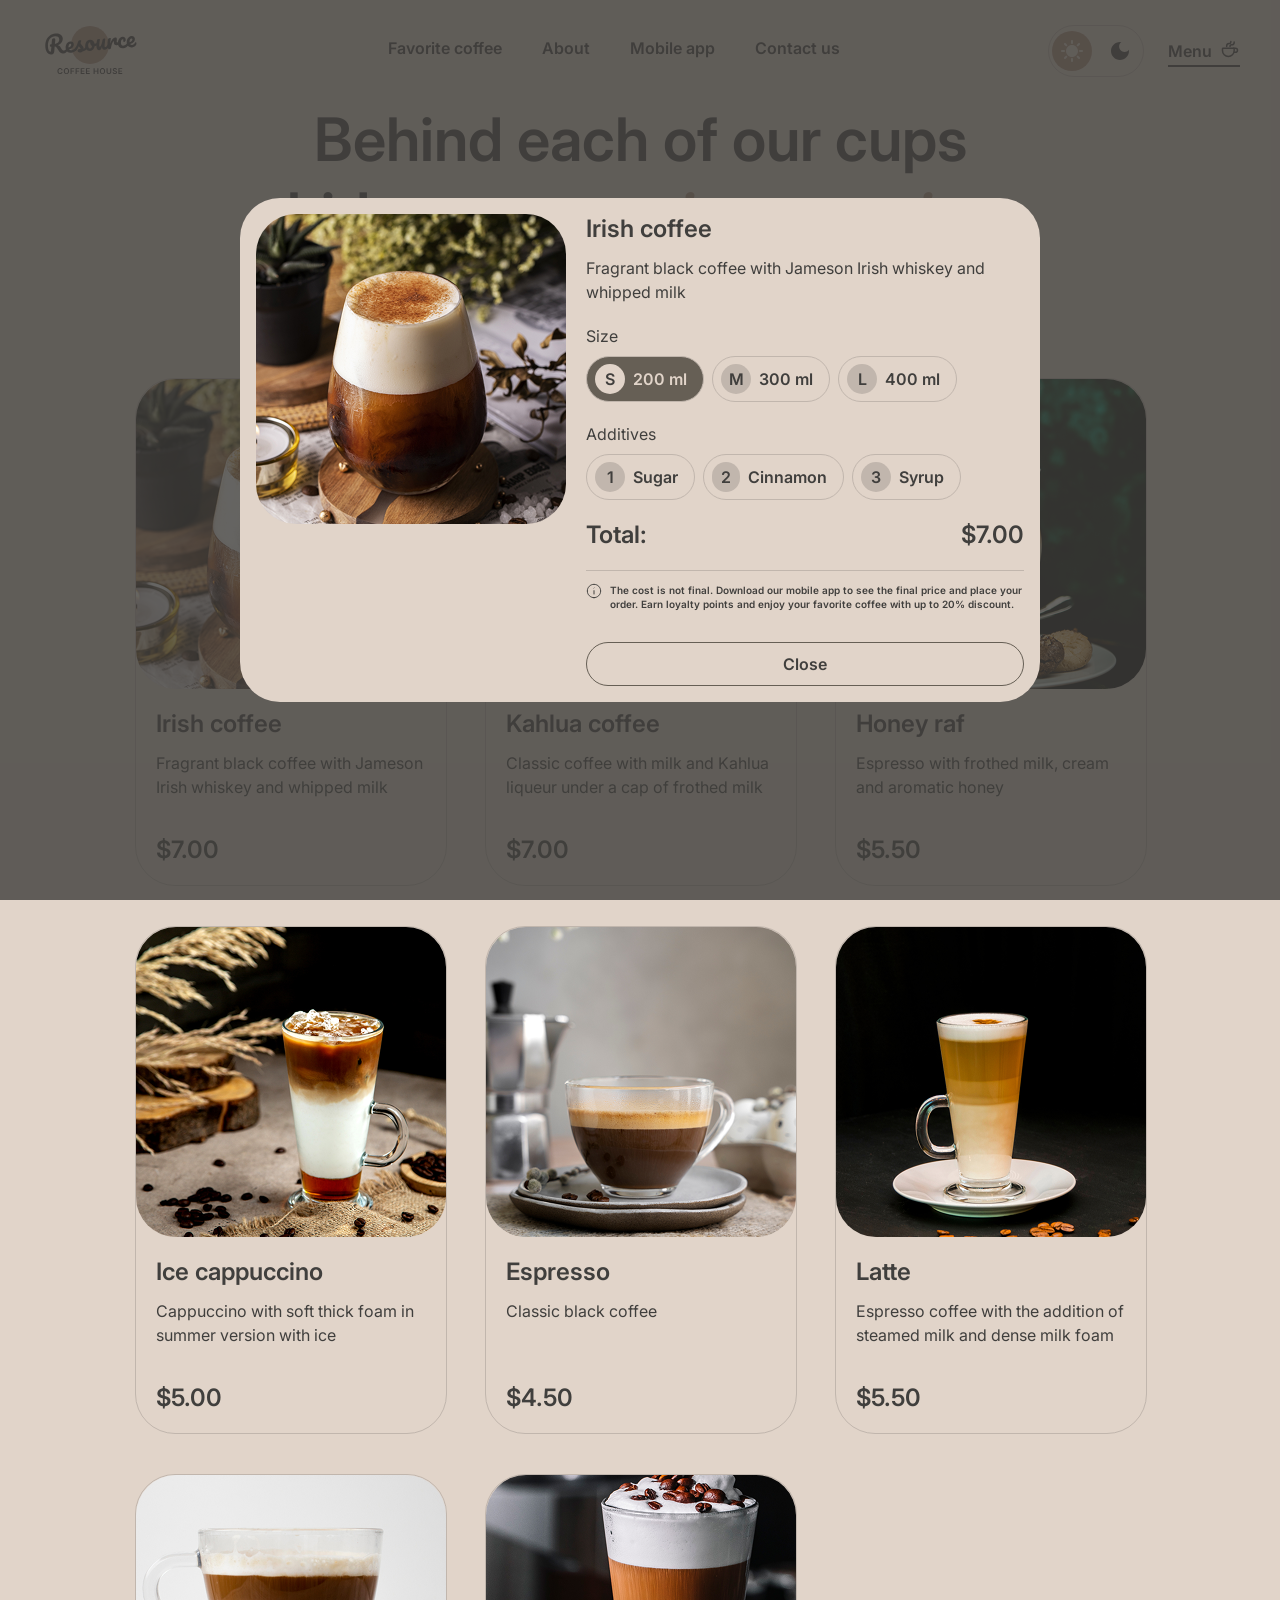
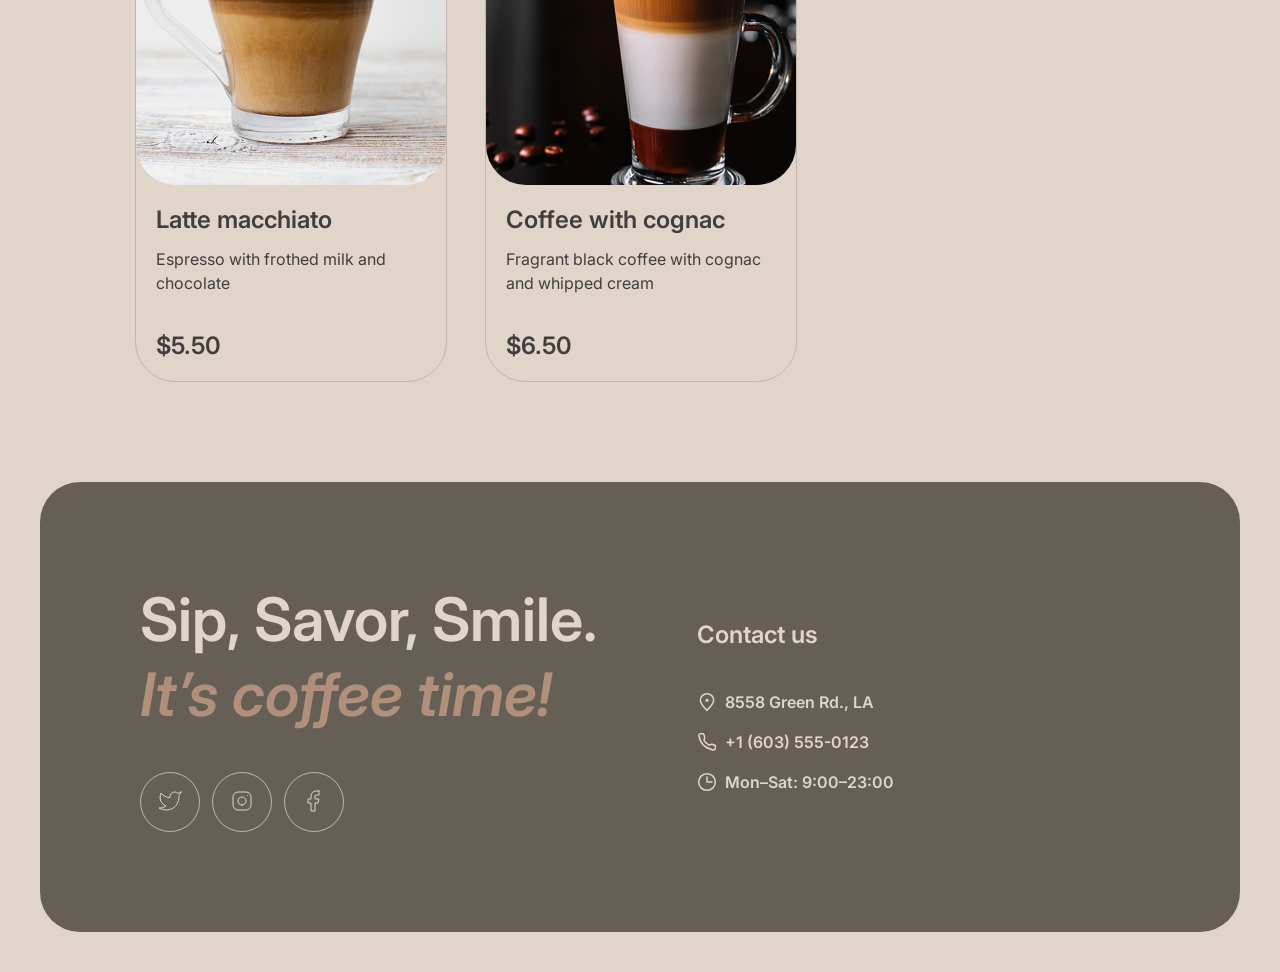
==== commit f0b2b18d: "feat: create modal window layout" ====
--- a/menu.html
+++ b/menu.html
@@ -178,8 +178,74 @@
         </div>
     </footer>
 </div>
+<div class="modal-overlay hidden">
+    <div class="modal">
+        <img class="modal__product-image" src="/assets/images/menu/coffee-1.png" alt="">
+        <div class="modal__product-details">
+            <div class="product-info-wrapper">
+                <h2 class="product-details__title">Irish coffee</h2>
+                <p class="product-details__description">Fragrant black coffee with Jameson Irish whiskey and whipped milk</p>
+            </div>
+            <div class="product-details__size">
+                <h3 class="product-details__size-title">Size</h3>
+                <div class="feature-button-wrapper">
+                    <button class="product-details__feature-button active">
+                        <span class="feature-button-icon-wrapper">S</span>
+                        200 ml
+                    </button>
+                    <button class="product-details__feature-button">
+                        <span class="feature-button-icon-wrapper">M</span>
+                        300 ml
+                    </button>
+                    <button class="product-details__feature-button">
+                        <span class="feature-button-icon-wrapper">L</span>
+                        400 ml
+                    </button>
+                </div>
+            </div>
+            <div class="product-details__additives">
+                <h3 class="product-details__size-title">Additives</h3>
+                <div class="feature-button-wrapper">
+                    <button class="product-details__feature-button">
+                        <span class="feature-button-icon-wrapper">1</span>
+                        Sugar
+                    </button>
+                    <button class="product-details__feature-button">
+                        <span class="feature-button-icon-wrapper">2</span>
+                        Cinnamon
+                    </button>
+                    <button class="product-details__feature-button">
+                        <span class="feature-button-icon-wrapper">3</span>
+                        Syrup
+                    </button>
+                </div>
+            </div>
+            <div class="price-wrapper">
+                <p class="product-details__price-text">Total:</p>
+                <p class="product-details__price-value">$7.00</p>
+            </div>
+            <div class="product-details__notification">
+                <svg class="product-details__notification-icon" width="16" height="16" viewBox="0 0 16 16" fill="none" xmlns="http://www.w3.org/2000/svg">
+                    <g clip-path="url(#clip0_147811_7961)">
+                        <path d="M8 7.66663V11" stroke="#403F3D" stroke-linecap="round" stroke-linejoin="round"/>
+                        <path d="M8 5.00667L8.00667 4.99926" stroke="#403F3D" stroke-linecap="round" stroke-linejoin="round"/>
+                        <path d="M7.99967 14.6667C11.6816 14.6667 14.6663 11.6819 14.6663 8.00004C14.6663 4.31814 11.6816 1.33337 7.99967 1.33337C4.31778 1.33337 1.33301 4.31814 1.33301 8.00004C1.33301 11.6819 4.31778 14.6667 7.99967 14.6667Z" stroke="#403F3D" stroke-linecap="round" stroke-linejoin="round"/>
+                    </g>
+                    <defs>
+                        <clipPath id="clip0_147811_7961">
+                            <rect width="16" height="16" fill="white"/>
+                        </clipPath>
+                    </defs>
+                </svg>
+                <p class="product-details__notification-text">The cost is not final. Download our mobile app to see the final price and place your order. Earn loyalty points and enjoy your favorite coffee with up to 20% discount.</p>
+            </div>
+            <button class="product-details__close-button">Close</button>
+        </div>
+    </div>
+</div>
 <script src="js/theme.js"></script>
 <script src="js/burger-menu.js"></script>
 <script src="js/category-switcher.js"></script>
+<script src="js/product-modal.js"></script>
 </body>
 </html>
--- a/css/menu.css
+++ b/css/menu.css
@@ -155,6 +155,191 @@
     border-radius: 10rem;
 }
 
+/*MODAL WINDOW STYLES STARTS HERE*/
+
+.modal-overlay {
+    position: fixed;
+    top: 0;
+    left: 0;
+    width: 100%;
+    height: 100%;
+    background-color: #403F3DCC;
+    display: flex;
+    justify-content: center;
+    align-items: center;
+    z-index: 1000;
+}
+
+.modal-overlay.hidden {
+
+}
+
+.modal {
+    box-sizing: border-box;
+    display: flex;
+    gap: 2rem;
+    width: 80rem;
+    height: 50.4rem;
+    background-color: var(--background-page);
+    border-radius: 4rem;
+    padding: 1.6rem;
+}
+
+.modal__product-image {
+    max-width: 31rem;
+    max-height: 31rem;
+    border-radius: 4rem;
+}
+
+.modal__product-details {
+    display: flex;
+    flex-direction: column;
+    gap: 2rem;
+}
+
+.product-details__title {
+    font-weight: 600;
+    font-size: 24px;
+    line-height: 125%;
+    letter-spacing: 0;
+    margin: 0 0 1.2rem;
+    color: var(--text-primary);
+}
+
+.feature-button-wrapper {
+    display: flex;
+    gap: 0.8rem;
+}
+
+.product-details__description {
+    font-weight: 400;
+    font-size: 16px;
+    line-height: 150%;
+    letter-spacing: 0;
+    margin: 0;
+    color: var(--text-primary);
+}
+
+.product-details__size,
+.product-details__additives {
+    display: flex;
+    gap: 0.8rem;
+    flex-direction: column;
+    letter-spacing: 0;
+    color: var(--text-primary);
+    margin: 0;
+}
+
+.product-details__size-title {
+    font-weight: 400;
+    font-size: 1.6rem;
+    line-height: 150%;
+    margin: 0;
+}
+
+.product-details__feature-button {
+    display: flex;
+    align-items: center;
+    gap: 0.8rem;
+    max-width: 14.1rem;
+    height: 4.6rem;
+    border-radius: 10rem;
+    padding: 0.8rem 1.6rem 0.8rem 0.8rem;
+    background-color: var(--background-page);
+    border: 1px solid var(--border-primary);
+    cursor: pointer;
+    font-size: 1.6rem;
+    color: var(--text-primary);
+    font-weight: 600;
+    line-height: 150%;
+    font-family: Inter, sans-serif;
+}
+
+.feature-button-icon-wrapper {
+    display: flex;
+    justify-content: center;
+    align-items: center;
+    width: 3rem;
+    height: 3rem;
+    border-radius: 10rem;
+    background: var(--border-primary);
+    color: var(--text-primary);
+    transition: all 0.7s ease;
+}
+
+.product-details__feature-button:hover .feature-button-icon-wrapper {
+    background: var(--background-page);
+    transition: all 0.7s ease;
+}
+
+.product-details__feature-button:hover,
+.product-details__close-button:hover {
+    background: var(--background-container);
+    color: var(--text-inverse);
+}
+
+.product-details__feature-button.active {
+    background: var(--background-container);
+    color: var(--text-inverse);
+    cursor: default;
+}
+
+.product-details__feature-button.active .feature-button-icon-wrapper {
+    background: var(--background-page);
+}
+
+.price-wrapper {
+    display: flex;
+    justify-content: space-between;
+}
+
+.product-details__price-text,
+.product-details__price-value {
+    font-weight: 600;
+    font-size: 24px;
+    line-height: 125%;
+    letter-spacing: 0;
+    color: var(--text-primary);
+    margin: 0;
+}
+
+.product-details__notification {
+    display: flex;
+    gap: 0.8rem;
+    padding-top: 1.2rem;
+    border-top: 1px solid var(--border-primary);
+}
+
+.product-details__notification-text {
+    font-weight: 600;
+    font-size: 10px;
+    line-height: 140%;
+    letter-spacing: 0;
+    vertical-align: middle;
+    color: var(--text-primary);
+    margin: 0;
+}
+
+.product-details__notification-icon {
+    flex-shrink: 0
+}
+
+.product-details__close-button {
+    font-family: Inter, sans-serif;
+    font-weight: 600;
+    font-size: 16px;
+    line-height: 150%;
+    letter-spacing: 0;
+    text-align: center;
+    color: var(--text-primary);
+    border-radius: 10rem;
+    cursor: pointer;
+    border: 0.1rem solid var(--border-inverse);
+    height: 4.4rem;
+    background-color: var(--background-page);
+    margin-top: auto
+}
+
 @media (max-width: 768px) {
     .menu-offer__product:nth-child(n+5) {
         display: none;
@@ -190,6 +375,6 @@
     }
 
     .menu-offer__desert-button {
-        width: 11.5rem;
+        width: 12.5rem;
     }
 }
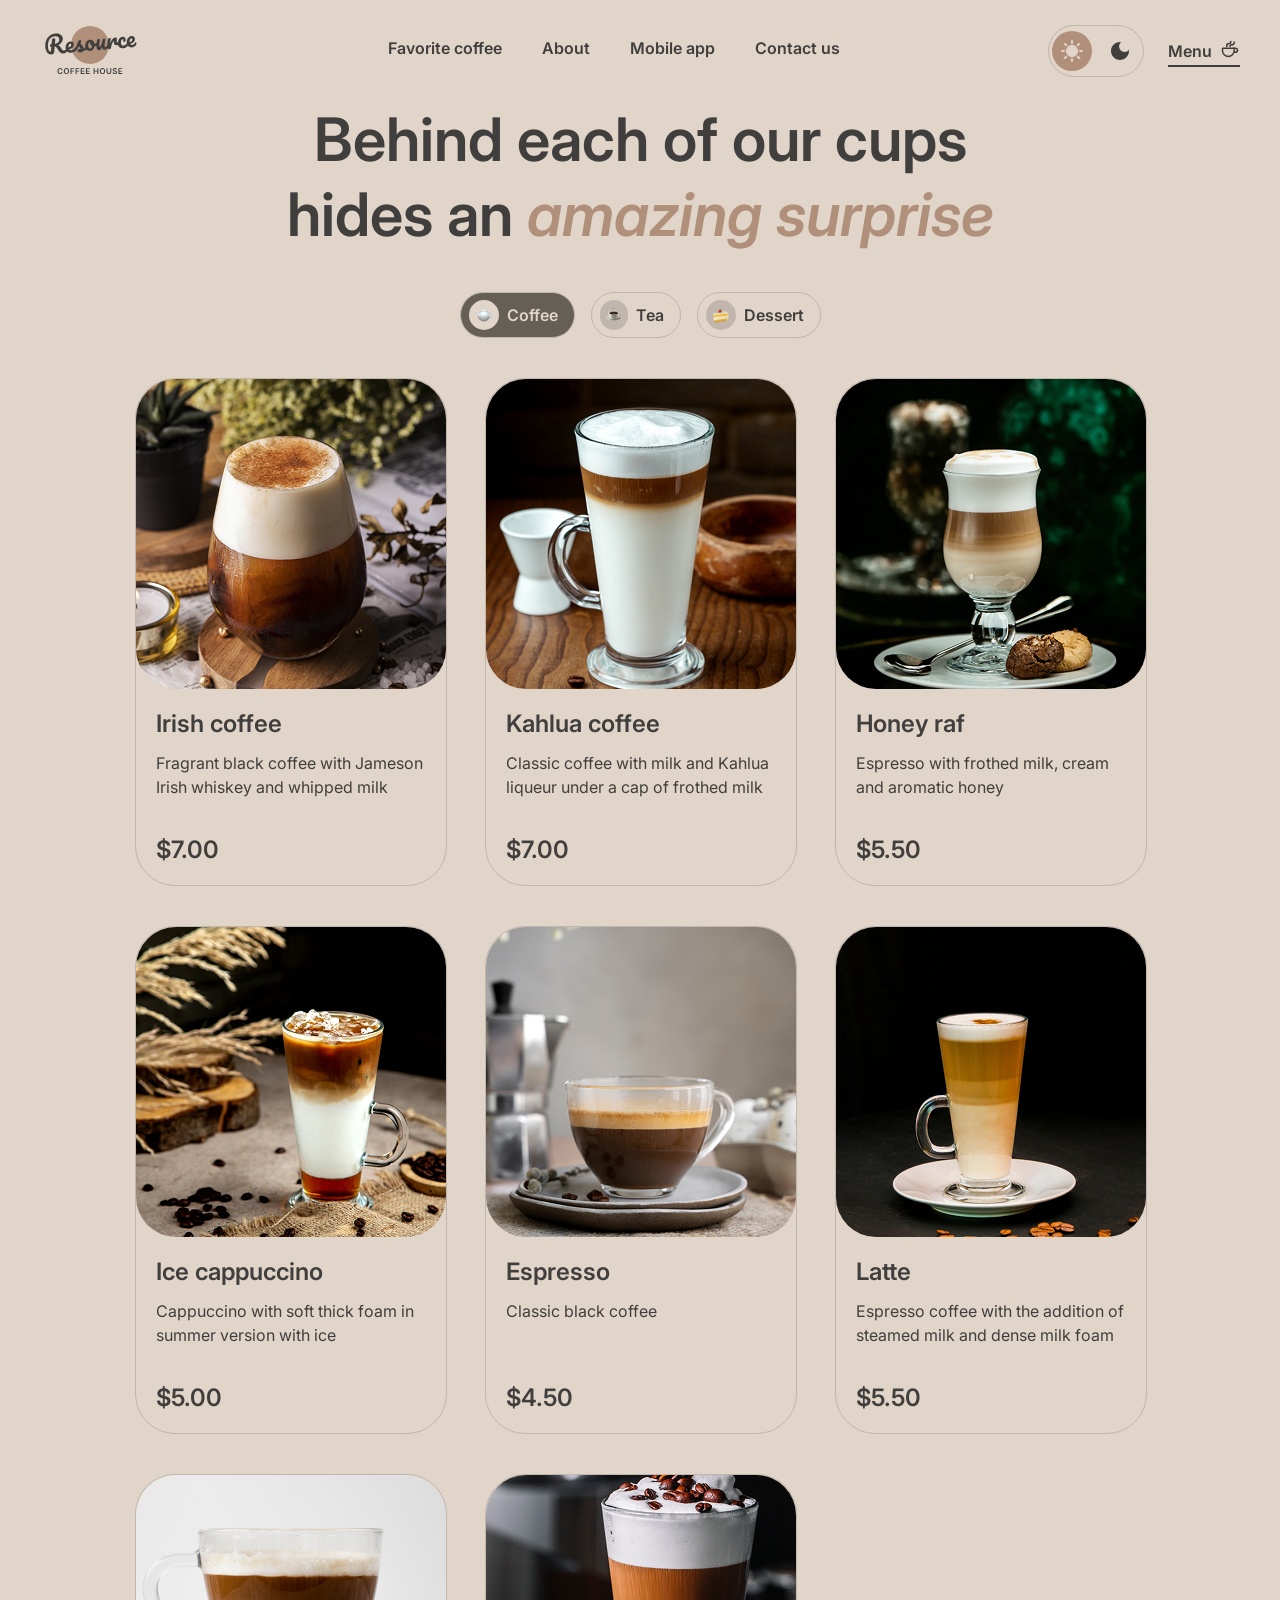
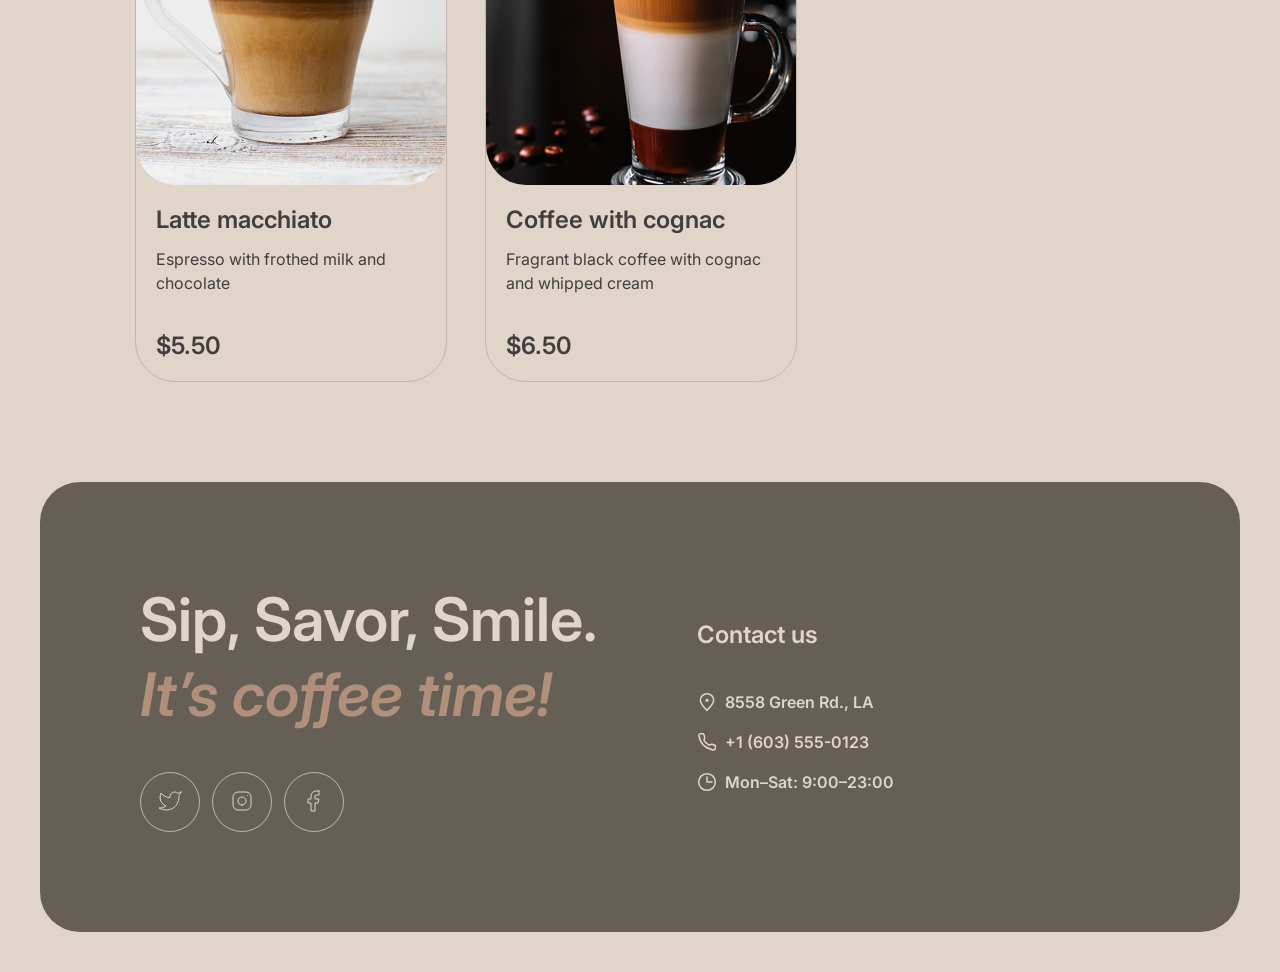
==== commit a475dfe3: "feat: move modal window markup to product-modal.js" ====
--- a/menu.html
+++ b/menu.html
@@ -178,71 +178,7 @@
         </div>
     </footer>
 </div>
-<div class="modal-overlay hidden">
-    <div class="modal">
-        <img class="modal__product-image" src="/assets/images/menu/coffee-1.png" alt="">
-        <div class="modal__product-details">
-            <div class="product-info-wrapper">
-                <h2 class="product-details__title">Irish coffee</h2>
-                <p class="product-details__description">Fragrant black coffee with Jameson Irish whiskey and whipped milk</p>
-            </div>
-            <div class="product-details__size">
-                <h3 class="product-details__size-title">Size</h3>
-                <div class="feature-button-wrapper">
-                    <button class="product-details__feature-button active">
-                        <span class="feature-button-icon-wrapper">S</span>
-                        200 ml
-                    </button>
-                    <button class="product-details__feature-button">
-                        <span class="feature-button-icon-wrapper">M</span>
-                        300 ml
-                    </button>
-                    <button class="product-details__feature-button">
-                        <span class="feature-button-icon-wrapper">L</span>
-                        400 ml
-                    </button>
-                </div>
-            </div>
-            <div class="product-details__additives">
-                <h3 class="product-details__size-title">Additives</h3>
-                <div class="feature-button-wrapper">
-                    <button class="product-details__feature-button">
-                        <span class="feature-button-icon-wrapper">1</span>
-                        Sugar
-                    </button>
-                    <button class="product-details__feature-button">
-                        <span class="feature-button-icon-wrapper">2</span>
-                        Cinnamon
-                    </button>
-                    <button class="product-details__feature-button">
-                        <span class="feature-button-icon-wrapper">3</span>
-                        Syrup
-                    </button>
-                </div>
-            </div>
-            <div class="price-wrapper">
-                <p class="product-details__price-text">Total:</p>
-                <p class="product-details__price-value">$7.00</p>
-            </div>
-            <div class="product-details__notification">
-                <svg class="product-details__notification-icon" width="16" height="16" viewBox="0 0 16 16" fill="none" xmlns="http://www.w3.org/2000/svg">
-                    <g clip-path="url(#clip0_147811_7961)">
-                        <path d="M8 7.66663V11" stroke="#403F3D" stroke-linecap="round" stroke-linejoin="round"/>
-                        <path d="M8 5.00667L8.00667 4.99926" stroke="#403F3D" stroke-linecap="round" stroke-linejoin="round"/>
-                        <path d="M7.99967 14.6667C11.6816 14.6667 14.6663 11.6819 14.6663 8.00004C14.6663 4.31814 11.6816 1.33337 7.99967 1.33337C4.31778 1.33337 1.33301 4.31814 1.33301 8.00004C1.33301 11.6819 4.31778 14.6667 7.99967 14.6667Z" stroke="#403F3D" stroke-linecap="round" stroke-linejoin="round"/>
-                    </g>
-                    <defs>
-                        <clipPath id="clip0_147811_7961">
-                            <rect width="16" height="16" fill="white"/>
-                        </clipPath>
-                    </defs>
-                </svg>
-                <p class="product-details__notification-text">The cost is not final. Download our mobile app to see the final price and place your order. Earn loyalty points and enjoy your favorite coffee with up to 20% discount.</p>
-            </div>
-            <button class="product-details__close-button">Close</button>
-        </div>
-    </div>
-</div>
+<div class="modal-overlay hidden"></div>
 <script src="js/theme.js"></script>
 <script src="js/burger-menu.js"></script>
 <script src="js/category-switcher.js"></script>
--- a/css/menu.css
+++ b/css/menu.css
@@ -171,7 +171,7 @@
 }
 
 .modal-overlay.hidden {
-
+    display: none;
 }
 
 .modal {
@@ -183,6 +183,8 @@
     background-color: var(--background-page);
     border-radius: 4rem;
     padding: 1.6rem;
+    margin-right: 1.6rem;
+    margin-left: 1.6rem;
 }
 
 .modal__product-image {
@@ -363,6 +365,23 @@
     .menu-offer__pagination-button:hover .pagination-button__icon path {
         stroke: var(--text-inverse);
     }
+
+    /*MODAL WINDOW STYLES STARTS HERE*/
+
+    .modal {
+        max-width: 68.8rem;
+        height: 62.6rem;
+    }
+
+    .feature-button-wrapper {
+        flex-wrap: wrap;
+    }
+}
+
+@media (max-width: 680px) {
+    .modal__product-image {
+        display: none;
+    }
 }
 
 @media (max-width: 380px) {
@@ -377,4 +396,6 @@
     .menu-offer__desert-button {
         width: 12.5rem;
     }
+
+    /*MODAL WINDOW STYLES STARTS HERE*/
 }
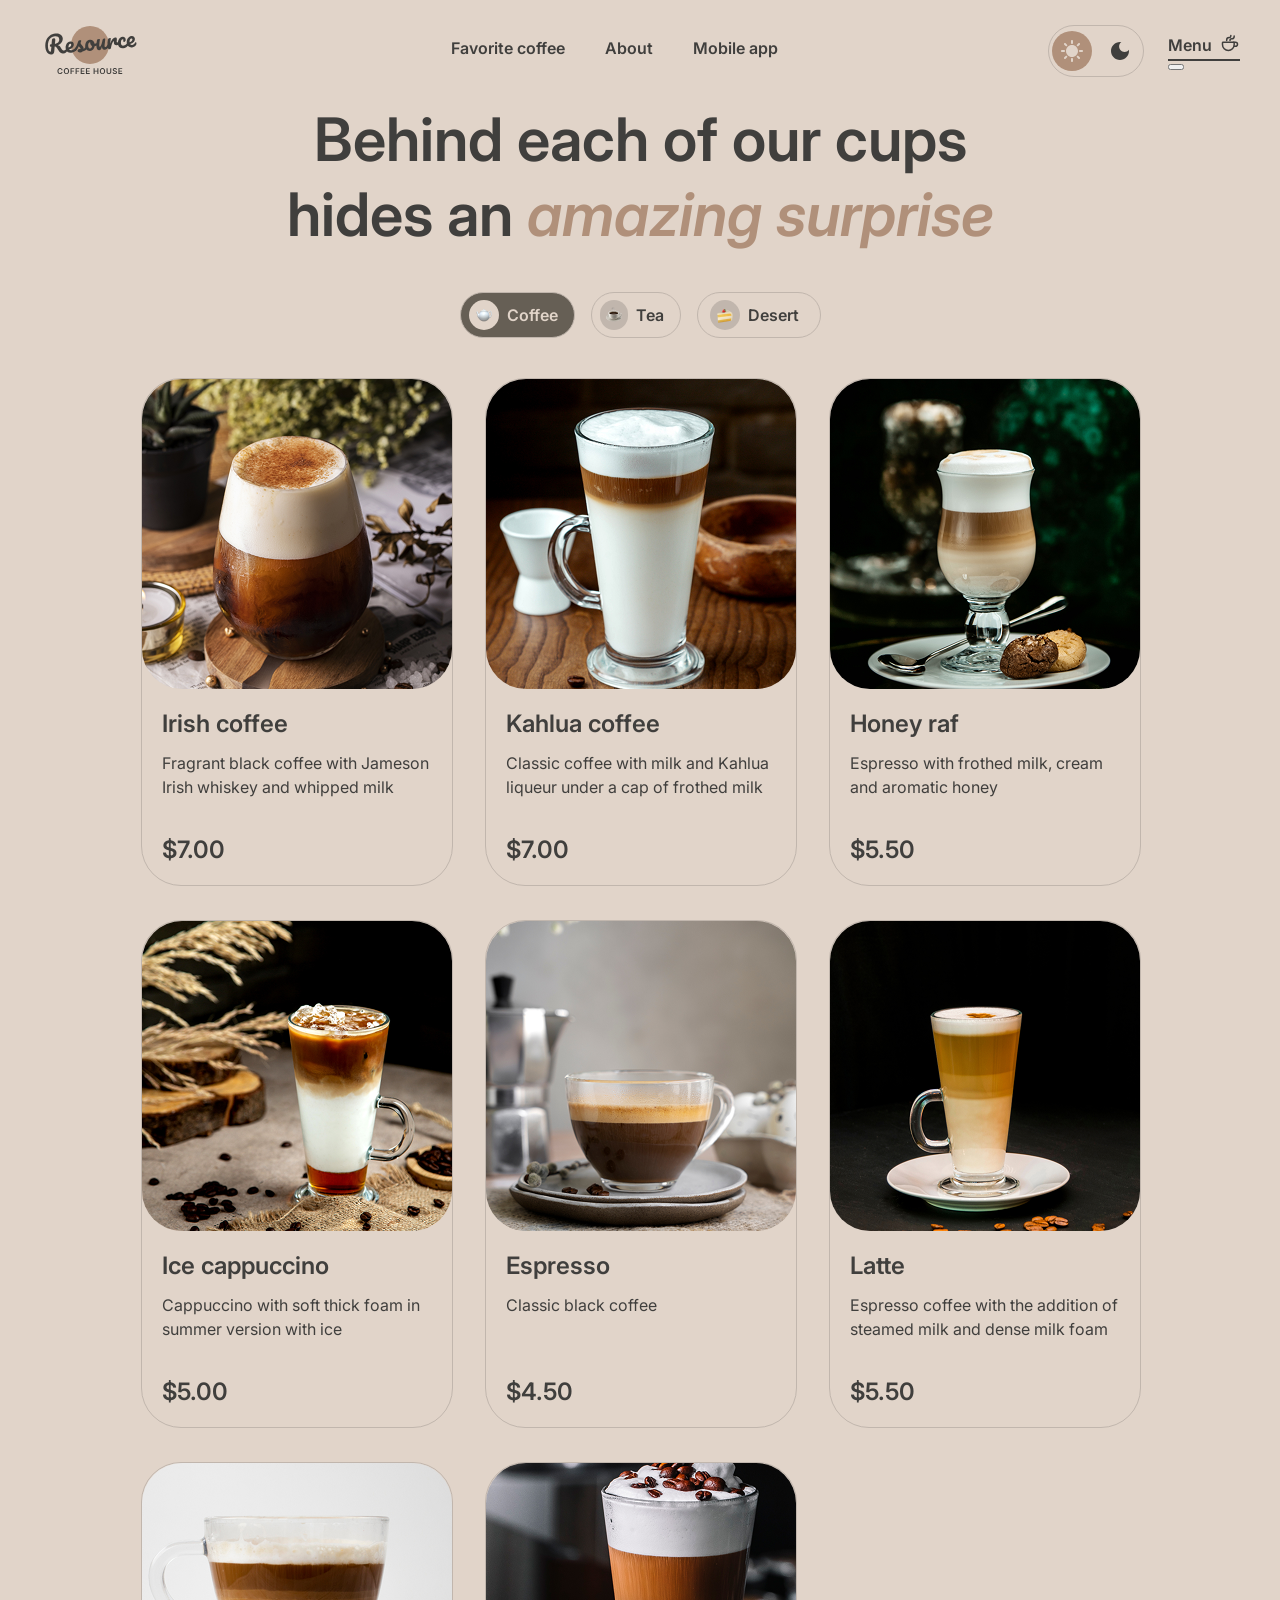
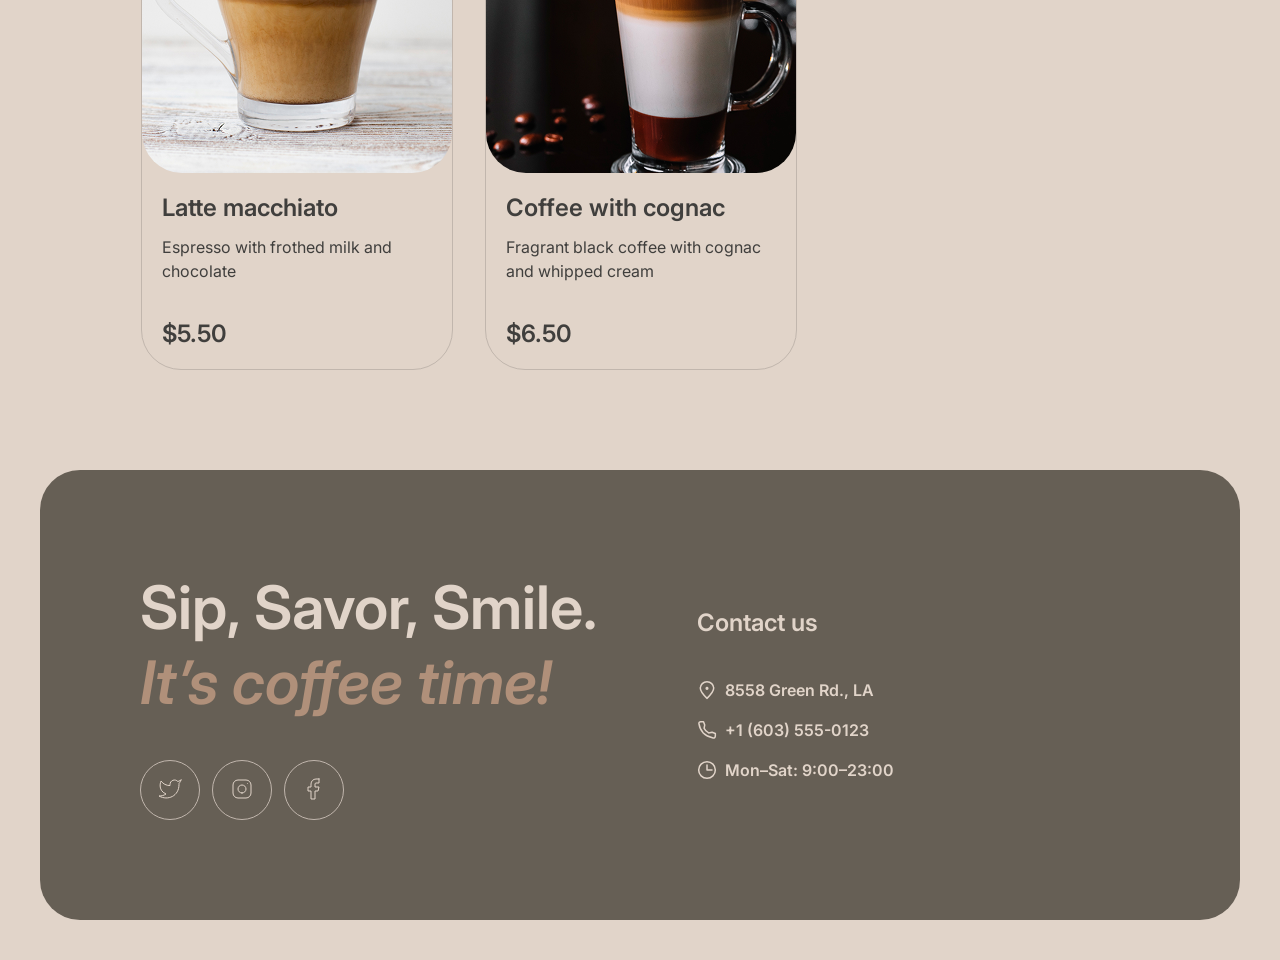
==== commit 49f073c7: "fix: add aria-hidden for menu icons" ====
--- a/menu.html
+++ b/menu.html
@@ -46,16 +46,6 @@
                     <li><a class="nav-item-link" href="index.html#about">About</a></li>
                     <li><a class="nav-item-link" href="index.html#mobile-app">Mobile app</a></li>
                     <li><a class="nav-item-link" href="index.html#main-footer">Contact us</a></li>
-                    <li>
-                        <a class="nav-item-link active">Menu
-                            <svg class="menu-link__icon" aria-hidden="true" width="20" height="20" viewBox="0 0 20 20" fill="none" xmlns="http://www.w3.org/2000/svg">
-                                <path d="M14.167 9.76667V11.6667C14.167 14.8883 11.5553 17.5 8.33366 17.5C5.112 17.5 2.50033 14.8883 2.50033 11.6667V9.76667C2.50033 9.4353 2.76896 9.16667 3.10033 9.16667H13.567C13.8984 9.16667 14.167 9.4353 14.167 9.76667Z" stroke-width="1.5" stroke-linecap="round" stroke-linejoin="round"/>
-                                <path d="M10.0003 7.50008C10.0003 6.66675 10.5956 5.83341 11.786 5.83341C13.101 5.83341 14.167 4.76743 14.167 3.45246V2.91675" stroke-width="1.5" stroke-linecap="round" stroke-linejoin="round"/>
-                                <path d="M6.66634 7.5V7.08333C6.66634 5.70262 7.78563 4.58333 9.16634 4.58333C10.0868 4.58333 10.833 3.83714 10.833 2.91667V2.5" stroke-width="1.5" stroke-linecap="round" stroke-linejoin="round"/>
-                                <path d="M13.333 9.16675H15.4163C16.5669 9.16675 17.4997 10.0995 17.4997 11.2501C17.4997 12.4007 16.5669 13.3334 15.4163 13.3334H14.1663" stroke-width="1.5" stroke-linecap="round" stroke-linejoin="round"/>
-                            </svg>
-                        </a>
-                    </li>
                 </ul>
             </nav>
             <div class="header-controls">
@@ -80,7 +70,7 @@
                             <path d="M13.333 9.16675H15.4163C16.5669 9.16675 17.4997 10.0995 17.4997 11.2501C17.4997 12.4007 16.5669 13.3334 15.4163 13.3334H14.1663" stroke-width="1.5" stroke-linecap="round" stroke-linejoin="round"/>
                         </svg>
                     </a>
-                    <button class="burger-button"></button>
+                    <button class="burger-icon"></button>
                 </div>
             </div>
         </div>
@@ -91,24 +81,89 @@
             <div class="menu-offer__controls">
                 <button class="menu-offer__button menu-offer__coffee-button active">
                 <span class="menu-offer__icon-wrapper">
-                    <img src="assets/icons/menu/coffee.png" alt="Coffee pot">
+                    <img aria-hidden="true" src="assets/icons/menu/coffee.png" alt="Coffee pot">
                 </span>
                     Coffee
                 </button>
                 <button class="menu-offer__button menu-offer__tea-button">
                 <span class="menu-offer__icon-wrapper">
-                    <img src="assets/icons/menu/tea.png" alt="Tea cup">
+                    <img aria-hidden="true" src="assets/icons/menu/tea.png" alt="Tea cup">
                 </span>
                     Tea
                 </button>
                 <button class="menu-offer__button menu-offer__desert-button">
                 <span class="menu-offer__icon-wrapper">
-                    <img src="assets/icons/menu/desert.png" alt="Cake slice">
-                </span>
-                    Dessert
-                </button>
-            </div>
-            <div class="menu-offer__grid"></div>
+                    <img aria-hidden="true" src="assets/icons/menu/desert.png" alt="Cake slice">
+                </span>
+                    Desert
+                </button>
+            </div>
+            <div class="menu-offer__grid">
+                <div class="menu-offer__product">
+                    <img class="product__image" src="assets/images/menu/coffee-1.png" alt="Fragrant black coffee with Jameson Irish">
+                    <div class="product__details">
+                        <h2 class="product__title">Irish coffee</h2>
+                        <p class="product__description">Fragrant black coffee with Jameson Irish whiskey and whipped milk</p>
+                        <h3 class="product__price">$7.00</h3>
+                    </div>
+                </div>
+                <div class="menu-offer__product">
+                    <img class="product__image" src="assets/images/menu/coffee-2.png" alt="Classic coffee with milk">
+                    <div class="product__details">
+                        <h2 class="product__title">Kahlua coffee</h2>
+                        <p class="product__description">Classic coffee with milk and Kahlua liqueur under a cap of frothed milk</p>
+                        <h3 class="product__price">$7.00</h3>
+                    </div>
+                </div>
+                <div class="menu-offer__product">
+                    <img class="product__image" src="assets/images/menu/coffee-3.png" alt="Espresso with frothed milk">
+                    <div class="product__details">
+                        <h2 class="product__title">Honey raf</h2>
+                        <p class="product__description">Espresso with frothed milk, cream and aromatic honey</p>
+                        <h3 class="product__price">$5.50</h3>
+                    </div>
+                </div>
+                <div class="menu-offer__product">
+                    <img class="product__image" src="assets/images/menu/coffee-4.png" alt="Cappuccino with soft thick foam">
+                    <div class="product__details">
+                        <h2 class="product__title">Ice cappuccino</h2>
+                        <p class="product__description">Cappuccino with soft thick foam in summer version with ice</p>
+                        <h3 class="product__price">$5.00</h3>
+                    </div>
+                </div>
+                <div class="menu-offer__product">
+                    <img class="product__image" src="assets/images/menu/coffee-5.png" alt="Classic black coffee">
+                    <div class="product__details">
+                        <h2 class="product__title">Espresso</h2>
+                        <p class="product__description">Classic black coffee</p>
+                        <h3 class="product__price">$4.50</h3>
+                    </div>
+                </div>
+                <div class="menu-offer__product">
+                    <img class="product__image" src="assets/images/menu/coffee-6.png" alt="Espresso coffee with the addition of steamed milk">
+                    <div class="product__details">
+                        <h2 class="product__title">Latte</h2>
+                        <p class="product__description">Espresso coffee with the addition of steamed milk and dense milk foam</p>
+                        <h3 class="product__price">$5.50</h3>
+                    </div>
+                </div>
+                <div class="menu-offer__product">
+                    <img class="product__image" src="assets/images/menu/coffee-7.png" alt="Espresso with frothed milk">
+                    <div class="product__details">
+                        <h2 class="product__title">Latte macchiato</h2>
+                        <p class="product__description">Espresso with frothed milk and chocolate</p>
+                        <h3 class="product__price">$5.50</h3>
+                    </div>
+                </div>
+                <div class="menu-offer__product">
+                    <img class="product__image" src="assets/images/menu/coffee-8.png" alt="Fragrant black coffee with cognac">
+                    <div class="product__details">
+                        <h2 class="product__title">Coffee with cognac</h2>
+                        <p class="product__description">Fragrant black coffee with cognac and whipped cream</p>
+                        <h3 class="product__price">$6.50</h3>
+                    </div>
+                </div>
+            </div>
             <button class="menu-offer__pagination-button">
                 <svg class="pagination-button__icon" aria-hidden="true" width="24" height="24" viewBox="0 0 24 24" fill="none" xmlns="http://www.w3.org/2000/svg">
                     <path d="M21.8883 13.5C21.1645 18.3113 17.013 22 12 22C6.47715 22 2 17.5228 2 12C2 6.47715 6.47715 2 12 2C16.1006 2 19.6248 4.46819 21.1679 8" stroke-linecap="round" stroke-linejoin="round"/>
@@ -178,10 +233,6 @@
         </div>
     </footer>
 </div>
-<div class="modal-overlay hidden"></div>
 <script src="js/theme.js"></script>
-<script src="js/burger-menu.js"></script>
-<script src="js/category-switcher.js"></script>
-<script src="js/product-modal.js"></script>
 </body>
 </html>
--- a/css/index.css
+++ b/css/index.css
@@ -786,13 +786,16 @@
     }
 
     .main-nav {
-        display: none;
+        display: flex;
         position: absolute;
         top: 100%;
         width: 100%;
         height: 100vh;
         background-color: var(--background-page);
         z-index: 100;
+        opacity: 0;
+        visibility: hidden;
+        transition: opacity 0.5s ease-in-out, visibility 0.5s ease-in-out;
     }
 
     .main-nav-list li:last-child {
@@ -811,17 +814,20 @@
     .main-nav.active {
         display: flex;
         justify-content: center;
-    }
-
-    .main-nav.active .main-nav-list {
+        opacity: 1;
+        visibility: visible;
+    }
+
+    .main-nav .main-nav-list {
         flex-direction: column;
         gap: 6rem;
         text-align: center;
         justify-content: normal;
         padding: 16.4rem 0 0;
-    }
-
-    .main-nav.active .nav-item-link {
+        width: 100%;
+    }
+
+    .main-nav .nav-item-link {
         font-weight: 600;
         font-size: 32px;
         line-height: 125%;
--- a/css/menu.css
+++ b/css/menu.css
@@ -91,7 +91,7 @@
     display: grid;
     grid-template-columns: repeat(auto-fit, 310px);
     justify-content: center;
-    gap: 4rem;
+    gap: 3.4rem;
     width: 100%;
 }
 
@@ -102,10 +102,15 @@
     border-radius: 4rem;
     height: 50.6rem;
     width: 100%;
+    transition: transform 0.5s ease;
 }
 
 .product__image {
     border-radius: 4rem;
+}
+
+.menu-offer__product:hover {
+    transform: scale(1.1);
 }
 
 .product__details {
@@ -155,194 +160,11 @@
     border-radius: 10rem;
 }
 
-/*MODAL WINDOW STYLES STARTS HERE*/
-
-.modal-overlay {
-    position: fixed;
-    top: 0;
-    left: 0;
-    width: 100%;
-    height: 100%;
-    background-color: #403F3DCC;
-    display: flex;
-    justify-content: center;
-    align-items: center;
-    z-index: 1000;
-}
-
-.modal-overlay.hidden {
-    display: none;
-}
-
-.modal {
-    box-sizing: border-box;
-    display: flex;
-    gap: 2rem;
-    width: 80rem;
-    height: 50.4rem;
-    background-color: var(--background-page);
-    border-radius: 4rem;
-    padding: 1.6rem;
-    margin-right: 1.6rem;
-    margin-left: 1.6rem;
-}
-
-.modal__product-image {
-    max-width: 31rem;
-    max-height: 31rem;
-    border-radius: 4rem;
-}
-
-.modal__product-details {
-    display: flex;
-    flex-direction: column;
-    gap: 2rem;
-}
-
-.product-details__title {
-    font-weight: 600;
-    font-size: 24px;
-    line-height: 125%;
-    letter-spacing: 0;
-    margin: 0 0 1.2rem;
-    color: var(--text-primary);
-}
-
-.feature-button-wrapper {
-    display: flex;
-    gap: 0.8rem;
-}
-
-.product-details__description {
-    font-weight: 400;
-    font-size: 16px;
-    line-height: 150%;
-    letter-spacing: 0;
-    margin: 0;
-    color: var(--text-primary);
-}
-
-.product-details__size,
-.product-details__additives {
-    display: flex;
-    gap: 0.8rem;
-    flex-direction: column;
-    letter-spacing: 0;
-    color: var(--text-primary);
-    margin: 0;
-}
-
-.product-details__size-title {
-    font-weight: 400;
-    font-size: 1.6rem;
-    line-height: 150%;
-    margin: 0;
-}
-
-.product-details__feature-button {
-    display: flex;
-    align-items: center;
-    gap: 0.8rem;
-    max-width: 14.1rem;
-    height: 4.6rem;
-    border-radius: 10rem;
-    padding: 0.8rem 1.6rem 0.8rem 0.8rem;
-    background-color: var(--background-page);
-    border: 1px solid var(--border-primary);
-    cursor: pointer;
-    font-size: 1.6rem;
-    color: var(--text-primary);
-    font-weight: 600;
-    line-height: 150%;
-    font-family: Inter, sans-serif;
-}
-
-.feature-button-icon-wrapper {
-    display: flex;
-    justify-content: center;
-    align-items: center;
-    width: 3rem;
-    height: 3rem;
-    border-radius: 10rem;
-    background: var(--border-primary);
-    color: var(--text-primary);
-    transition: all 0.7s ease;
-}
-
-.product-details__feature-button:hover .feature-button-icon-wrapper {
-    background: var(--background-page);
-    transition: all 0.7s ease;
-}
-
-.product-details__feature-button:hover,
-.product-details__close-button:hover {
-    background: var(--background-container);
-    color: var(--text-inverse);
-}
-
-.product-details__feature-button.active {
-    background: var(--background-container);
-    color: var(--text-inverse);
-    cursor: default;
-}
-
-.product-details__feature-button.active .feature-button-icon-wrapper {
-    background: var(--background-page);
-}
-
-.price-wrapper {
-    display: flex;
-    justify-content: space-between;
-}
-
-.product-details__price-text,
-.product-details__price-value {
-    font-weight: 600;
-    font-size: 24px;
-    line-height: 125%;
-    letter-spacing: 0;
-    color: var(--text-primary);
-    margin: 0;
-}
-
-.product-details__notification {
-    display: flex;
-    gap: 0.8rem;
-    padding-top: 1.2rem;
-    border-top: 1px solid var(--border-primary);
-}
-
-.product-details__notification-text {
-    font-weight: 600;
-    font-size: 10px;
-    line-height: 140%;
-    letter-spacing: 0;
-    vertical-align: middle;
-    color: var(--text-primary);
-    margin: 0;
-}
-
-.product-details__notification-icon {
-    flex-shrink: 0
-}
-
-.product-details__close-button {
-    font-family: Inter, sans-serif;
-    font-weight: 600;
-    font-size: 16px;
-    line-height: 150%;
-    letter-spacing: 0;
-    text-align: center;
-    color: var(--text-primary);
-    border-radius: 10rem;
-    cursor: pointer;
-    border: 0.1rem solid var(--border-inverse);
-    height: 4.4rem;
-    background-color: var(--background-page);
-    margin-top: auto
-}
-
 @media (max-width: 768px) {
+    .menu-offer__grid {
+        gap: 4rem;
+    }
+
     .menu-offer__product:nth-child(n+5) {
         display: none;
     }
@@ -365,23 +187,6 @@
     .menu-offer__pagination-button:hover .pagination-button__icon path {
         stroke: var(--text-inverse);
     }
-
-    /*MODAL WINDOW STYLES STARTS HERE*/
-
-    .modal {
-        max-width: 68.8rem;
-        height: 62.6rem;
-    }
-
-    .feature-button-wrapper {
-        flex-wrap: wrap;
-    }
-}
-
-@media (max-width: 680px) {
-    .modal__product-image {
-        display: none;
-    }
 }
 
 @media (max-width: 380px) {
@@ -394,8 +199,6 @@
     }
 
     .menu-offer__desert-button {
-        width: 12.5rem;
-    }
-
-    /*MODAL WINDOW STYLES STARTS HERE*/
+        width: 11.5rem;
+    }
 }
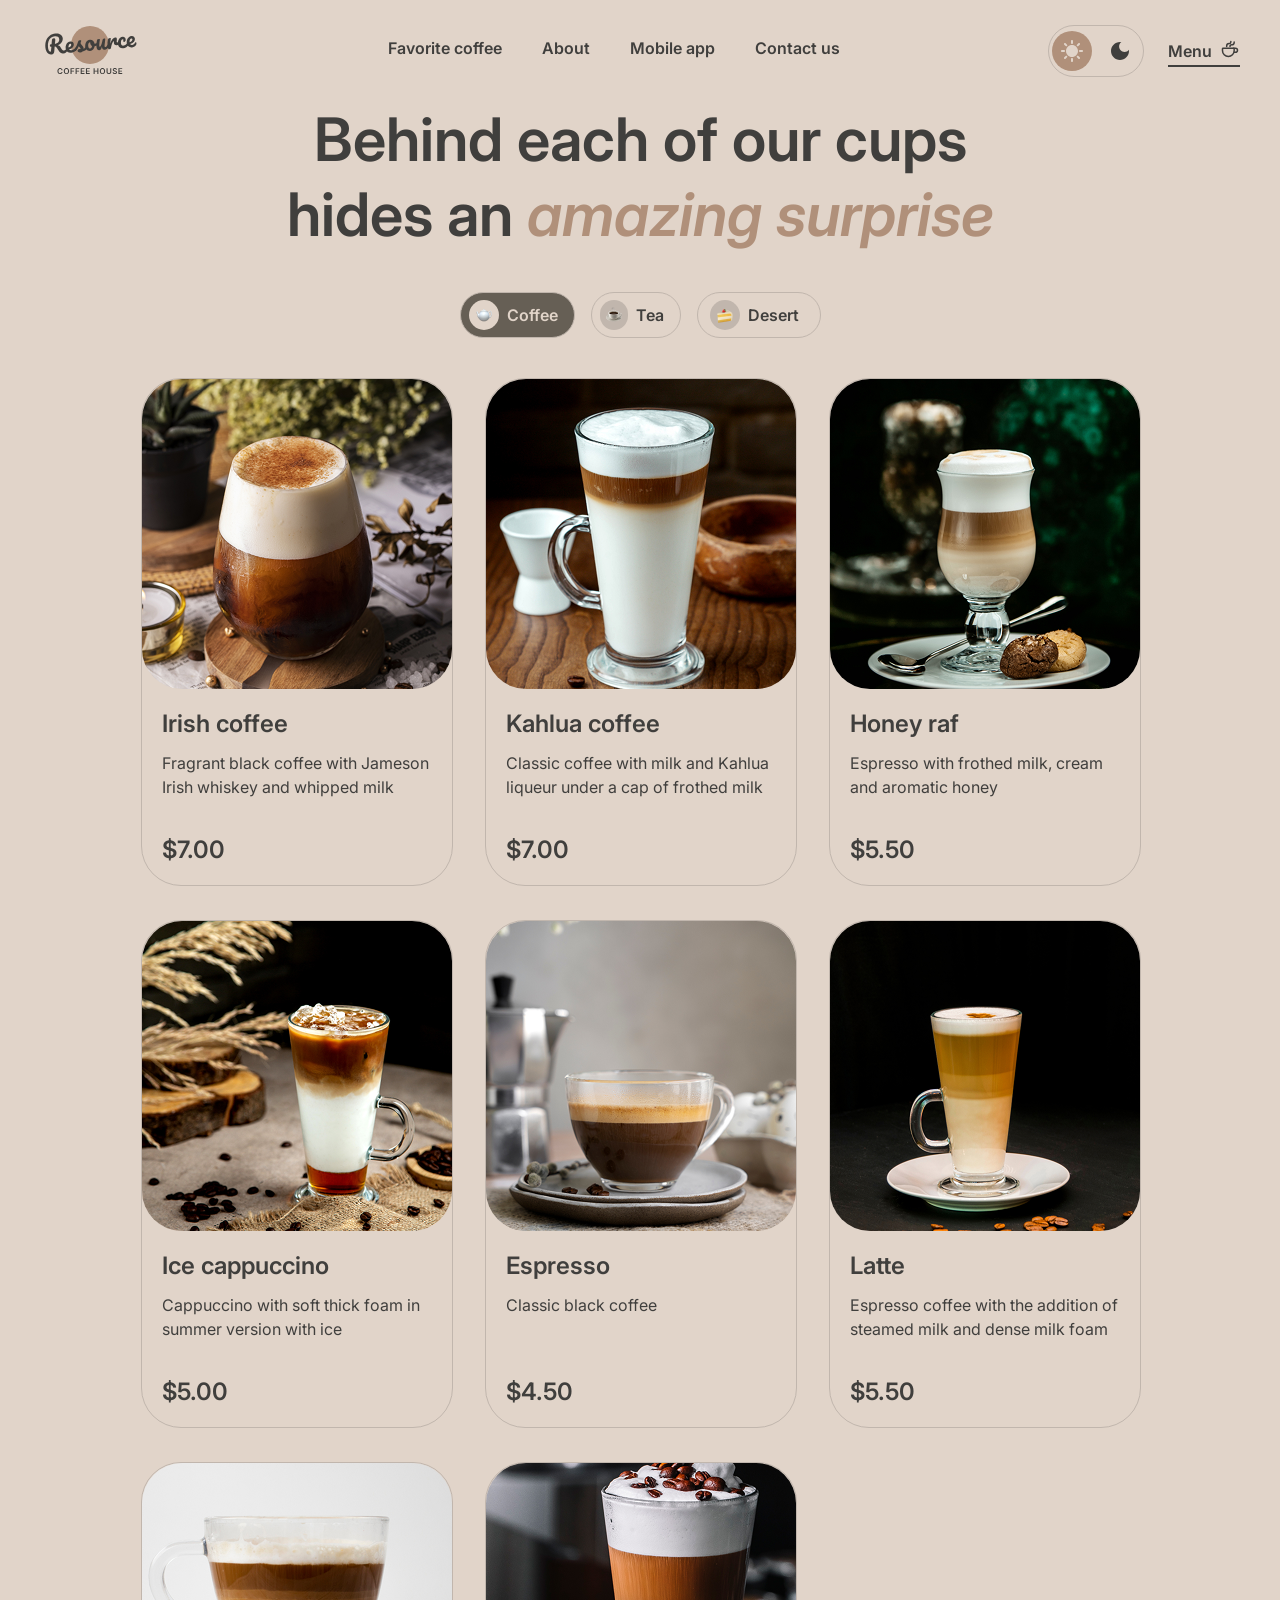
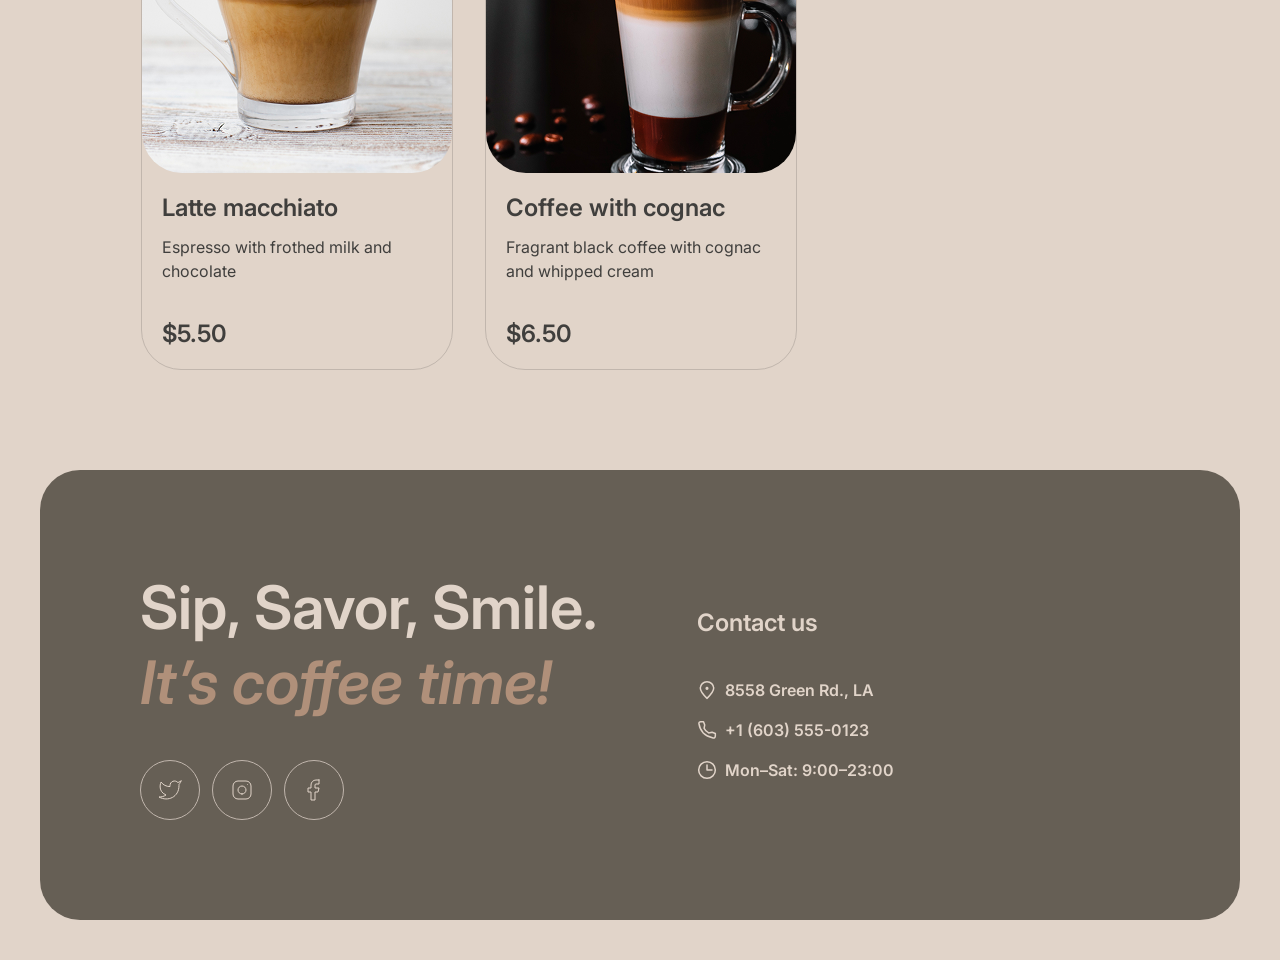
==== commit 51189d0a: "fix: replace button tags with link tags" ====
--- a/menu.html
+++ b/menu.html
@@ -176,29 +176,29 @@
         <div class="footer__offer">
             <h2 class="footer__title">Sip, Savor, Smile.<span>It’s coffee time!</span></h2>
             <div class="footer__controls">
-                <button class="footer__button footer__twitter-button">
+                <a class="footer__button footer__twitter-button" href="https://x.com/SpecCoffeeHouse" target="_blank">
                     <svg class="footer_button-icon twitter__icon" aria-hidden="true" width="24" height="24" viewBox="0 0 24 24" fill="none" xmlns="http://www.w3.org/2000/svg">
-                        <path d="M23 3.01006C23 3.01006 20.9821 4.20217 19.86 4.54006C19.2577 3.84757 18.4573 3.35675 17.567 3.13398C16.6767 2.91122 15.7395 2.96725 14.8821 3.29451C14.0247 3.62177 13.2884 4.20446 12.773 4.96377C12.2575 5.72309 11.9877 6.62239 12 7.54006V8.54006C10.2426 8.58562 8.50127 8.19587 6.93101 7.4055C5.36074 6.61513 4.01032 5.44869 3 4.01006C3 4.01006 -1 13.0101 8 17.0101C5.94053 18.408 3.48716 19.109 1 19.0101C10 24.0101 21 19.0101 21 7.51006C20.9991 7.23151 20.9723 6.95365 20.92 6.68006C21.9406 5.67355 23 3.01006 23 3.01006Z" stroke-linecap="round" stroke-linejoin="round"/>
-                    </svg>
-                </button>
-                <button class="footer__button footer__instagram-button">
+                        <path d="M23 3.01006C23 3.01006 20.9821 4.20217 19.86 4.54006C19.2577 3.84757 18.4573 3.35675 17.567 3.13398C16.6767 2.91122 15.7395 2.96725 14.8821 3.29451C14.0247 3.62177 13.2884 4.20446 12.773 4.96377C12.2575 5.72309 11.9877 6.62239 12 7.54006V8.54006C10.2426 8.58562 8.50127 8.19587 6.93101 7.4055C5.36074 6.61513 4.01032 5.44869 3 4.01006C3 4.01006 -1 13.0101 8 17.0101C5.94053 18.408 3.48716 19.109 1 19.0101C10 24.0101 21 19.0101 21 7.51006C20.9991 7.23151 20.9723 6.95365 20.92 6.68006C21.9406 5.67355 23 3.01006 23 3.01006Z"  stroke-linecap="round" stroke-linejoin="round"/>
+                    </svg>
+                </a>
+                <a class="footer__button footer__instagram-button" href="https://www.instagram.com/spect.coffeehouse/" target="_blank">
                     <svg class="footer_button-icon" aria-hidden="true" width="24" height="24" viewBox="0 0 24 24" fill="none" xmlns="http://www.w3.org/2000/svg">
-                        <path d="M12 16C14.2091 16 16 14.2091 16 12C16 9.79086 14.2091 8 12 8C9.79086 8 8 9.79086 8 12C8 14.2091 9.79086 16 12 16Z" stroke-linecap="round" stroke-linejoin="round"/>
-                        <path d="M3 16V8C3 5.23858 5.23858 3 8 3H16C18.7614 3 21 5.23858 21 8V16C21 18.7614 18.7614 21 16 21H8C5.23858 21 3 18.7614 3 16Z"/>
+                        <path d="M12 16C14.2091 16 16 14.2091 16 12C16 9.79086 14.2091 8 12 8C9.79086 8 8 9.79086 8 12C8 14.2091 9.79086 16 12 16Z"  stroke-linecap="round" stroke-linejoin="round"/>
+                        <path d="M3 16V8C3 5.23858 5.23858 3 8 3H16C18.7614 3 21 5.23858 21 8V16C21 18.7614 18.7614 21 16 21H8C5.23858 21 3 18.7614 3 16Z" />
                         <path d="M17.5 6.51L17.51 6.49889" stroke-linecap="round" stroke-linejoin="round"/>
                     </svg>
-                </button>
-                <button class="footer__button footer__facebook-button">
+                </a>
+                <a class="footer__button footer__facebook-button" href="https://www.facebook.com/people/Spect-Coffee-House/61555951813393/" target="_blank">
                     <svg class="footer_button-icon" aria-hidden="true" width="24" height="24" viewBox="0 0 24 24" fill="none" xmlns="http://www.w3.org/2000/svg">
                         <path d="M17 2H14C12.6739 2 11.4021 2.52678 10.4645 3.46447C9.52678 4.40215 9 5.67392 9 7V10H6V14H9V22H13V14H16L17 10H13V7C13 6.73478 13.1054 6.48043 13.2929 6.29289C13.4804 6.10536 13.7348 6 14 6H17V2Z" stroke-linecap="round" stroke-linejoin="round"/>
                     </svg>
-                </button>
+                </a>
             </div>
         </div>
         <div class="footer__contact-info">
             <h2 class="contact-info__title">Contact us</h2>
             <div class="contact-info__list">
-                <a class="contact-info__item contact-info__item-1" href="https://maps.app.goo.gl/MbpjvU7vzGvJ7MXD7">
+                <a class="contact-info__item contact-info__item-1" href="https://maps.app.goo.gl/MbpjvU7vzGvJ7MXD7" target="_blank">
                 <span class="contact-info__text">
                     <svg class="item__pin" aria-hidden="true" width="20" height="20" viewBox="0 0 20 20" fill="none" xmlns="http://www.w3.org/2000/svg">
                     <path d="M16.6663 8.33329C16.6663 12.0152 9.99967 18.3333 9.99967 18.3333C9.99967 18.3333 3.33301 12.0152 3.33301 8.33329C3.33301 4.65139 6.31778 1.66663 9.99967 1.66663C13.6816 1.66663 16.6663 4.65139 16.6663 8.33329Z" stroke="#E1D4C9" stroke-width="1.5"/>
--- a/css/index.css
+++ b/css/index.css
@@ -84,10 +84,6 @@
 .main-nav-list a {
     color: inherit;
     text-decoration: none;
-}
-
-.main-nav-list li:last-child {
-    display: none;
 }
 
 .nav-item-link {
@@ -202,8 +198,7 @@
     text-decoration: none;
 }
 
-.menu-link.active,
-.nav-item-link.active {
+.menu-link.active {
     cursor: default;
 }
 
@@ -223,12 +218,11 @@
 }
 
 .menu-link:hover::after,
-.menu-link.active::after,
-.nav-item-link.active::after{
+.menu-link.active::after {
     width: 100%;
 }
 
-.burger-button {
+.burger-icon {
     display: none;
     cursor: pointer;
     background: none;
@@ -237,43 +231,25 @@
     border: 0.1rem solid var(--border-inverse);
     border-radius: 10rem;
     position: relative;
-    transition: transform 0.3s ease;
-}
-
-.burger-button.active {
-    transform: rotate(45deg);
-}
-
-.burger-button::before,
-.burger-button::after {
+}
+
+.burger-icon::before,
+.burger-icon::after {
     content: '';
     position: absolute;
     left: 50%;
     transform: translateX(-50%);
-    width: 1.6rem;
-    height: 0.2rem;
+    width: 16px;
+    height: 2px;
     background-color: var(--text-primary);
-    transition: top 0.3s ease, transform 0.3s ease;
-}
-
-.burger-button::before {
-    top: calc(50% - 0.4rem);
-}
-
-.burger-button.active::before {
-    top: calc(50% - 0.1rem);
-    transform: translateX(-50%) rotate(0deg);
-    width: 2rem;
-}
-
-.burger-button::after {
-    top: calc(50% + 0.4rem);
-}
-
-.burger-button.active::after {
-    transform: translateX(-50%) rotate(90deg);
-    top: calc(50% - 0.1rem);
-    width: 2rem;
+}
+
+.burger-icon::before {
+    top: calc(50% - 4px);
+}
+
+.burger-icon::after {
+    top: calc(50% + 4px);
 }
 
 .header-hero {
@@ -402,22 +378,7 @@
     stroke: var(--text-inverse);
 }
 
-.slider__track {
-    overflow: hidden;
-    position: relative;
-    max-width: 48rem;
-    /*width: 100%;*/
-}
-
-.slider__cards {
-    display: flex;
-    width: 100%;
-    transition: transform 0.5s ease-in-out;
-}
-
 .slider__card {
-    flex: 0 0 100%;
-    min-width: 0;
     max-width: 48rem;
     display: flex;
     flex-direction: column;
@@ -459,14 +420,14 @@
     color: var(--text-primary);
 }
 
-.slider__progress-bar {
+.slider__pagination {
     display: flex;
     gap: 1.4rem;
     justify-content: center;
     margin-top: 4rem;
 }
 
-.progress-bar__item {
+.pagination__bar {
     display: inline-block;
     border-radius: 10rem;
     height: 0.4rem;
@@ -474,7 +435,7 @@
     background: var(--border-primary);
 }
 
-.progress-bar__item.active {
+.pagination__bar.active {
     background: var( --border-inverse);
 }
 
@@ -576,6 +537,7 @@
 
 .mobile-controls__ios,
 .mobile-controls__android {
+    box-sizing: border-box;
     display: flex;
     align-items: center;
     padding-left: 2.4rem;
@@ -586,6 +548,7 @@
     cursor: pointer;
     border: 0.1rem solid var(--border-inverse);
     border-radius: 10rem;
+    text-decoration: none;
 }
 
 .mobile-controls__ios:hover,
@@ -687,6 +650,10 @@
 }
 
 .footer__button {
+    display: flex;
+    align-items: center;
+    justify-content: center;
+    box-sizing: border-box;
     height: 6rem;
     width: 6rem;
     border: 0.1rem solid var(--border-primary);
@@ -777,64 +744,15 @@
         padding-left: 6rem;
     }
 
+    .main-nav {
+        display: none;
+    }
+
     .menu-link {
         display: none;
     }
 
-    .header-bar {
-        position: relative;
-    }
-
-    .main-nav {
-        display: flex;
-        position: absolute;
-        top: 100%;
-        width: 100%;
-        height: 100vh;
-        background-color: var(--background-page);
-        z-index: 100;
-        opacity: 0;
-        visibility: hidden;
-        transition: opacity 0.5s ease-in-out, visibility 0.5s ease-in-out;
-    }
-
-    .main-nav-list li:last-child {
-        display: block;
-        margin-top: 4rem;
-    }
-
-    .menu-link__icon {
-        width: 4rem;
-        height: 4rem;
-        padding-left: 1.6rem;
-        vertical-align: middle;
-    }
-
-
-    .main-nav.active {
-        display: flex;
-        justify-content: center;
-        opacity: 1;
-        visibility: visible;
-    }
-
-    .main-nav .main-nav-list {
-        flex-direction: column;
-        gap: 6rem;
-        text-align: center;
-        justify-content: normal;
-        padding: 16.4rem 0 0;
-        width: 100%;
-    }
-
-    .main-nav .nav-item-link {
-        font-weight: 600;
-        font-size: 32px;
-        line-height: 125%;
-        letter-spacing: 0;
-    }
-
-    .burger-button {
+    .burger-icon {
         display: block;
     }
 
@@ -871,10 +789,6 @@
         font-size: 4.2rem;
     }
 
-    .favorite-coffee__slider {
-        /*justify-content: center;*/
-    }
-
     .slider__button {
         display: none;
     }
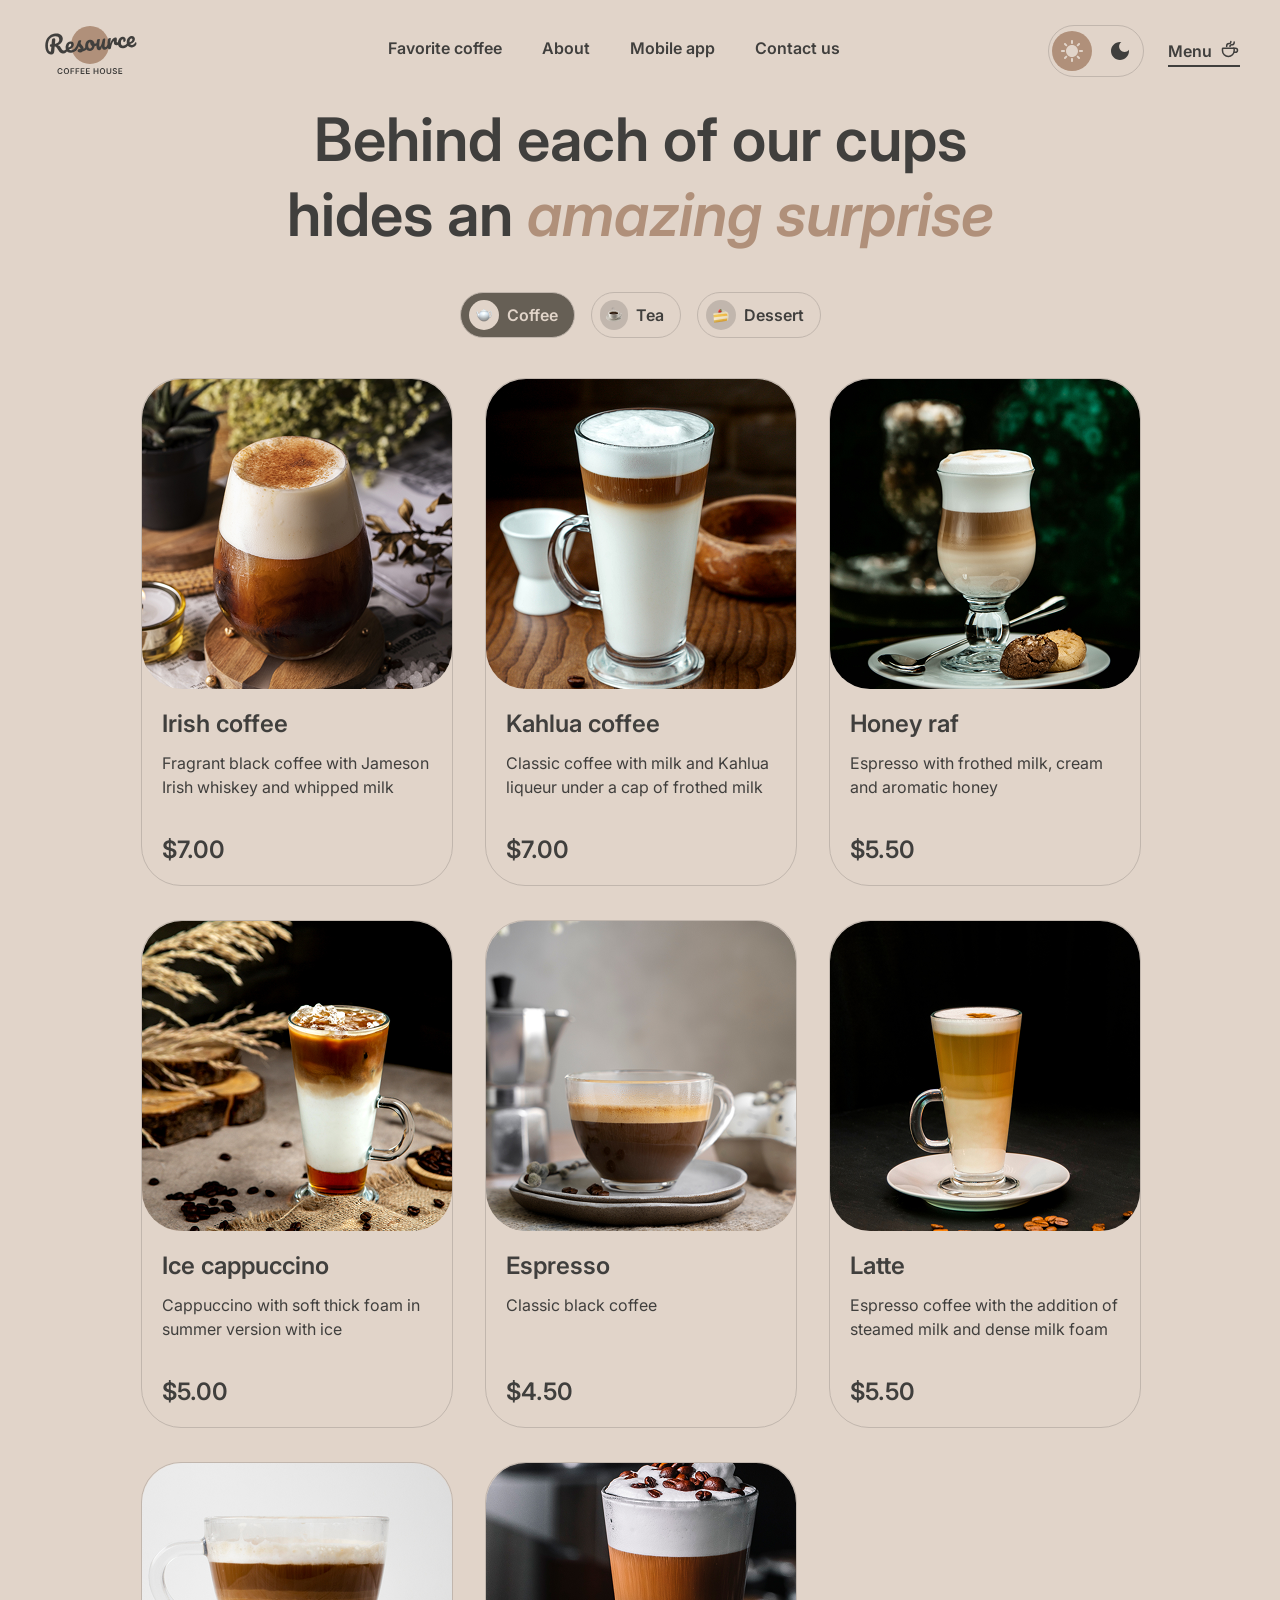
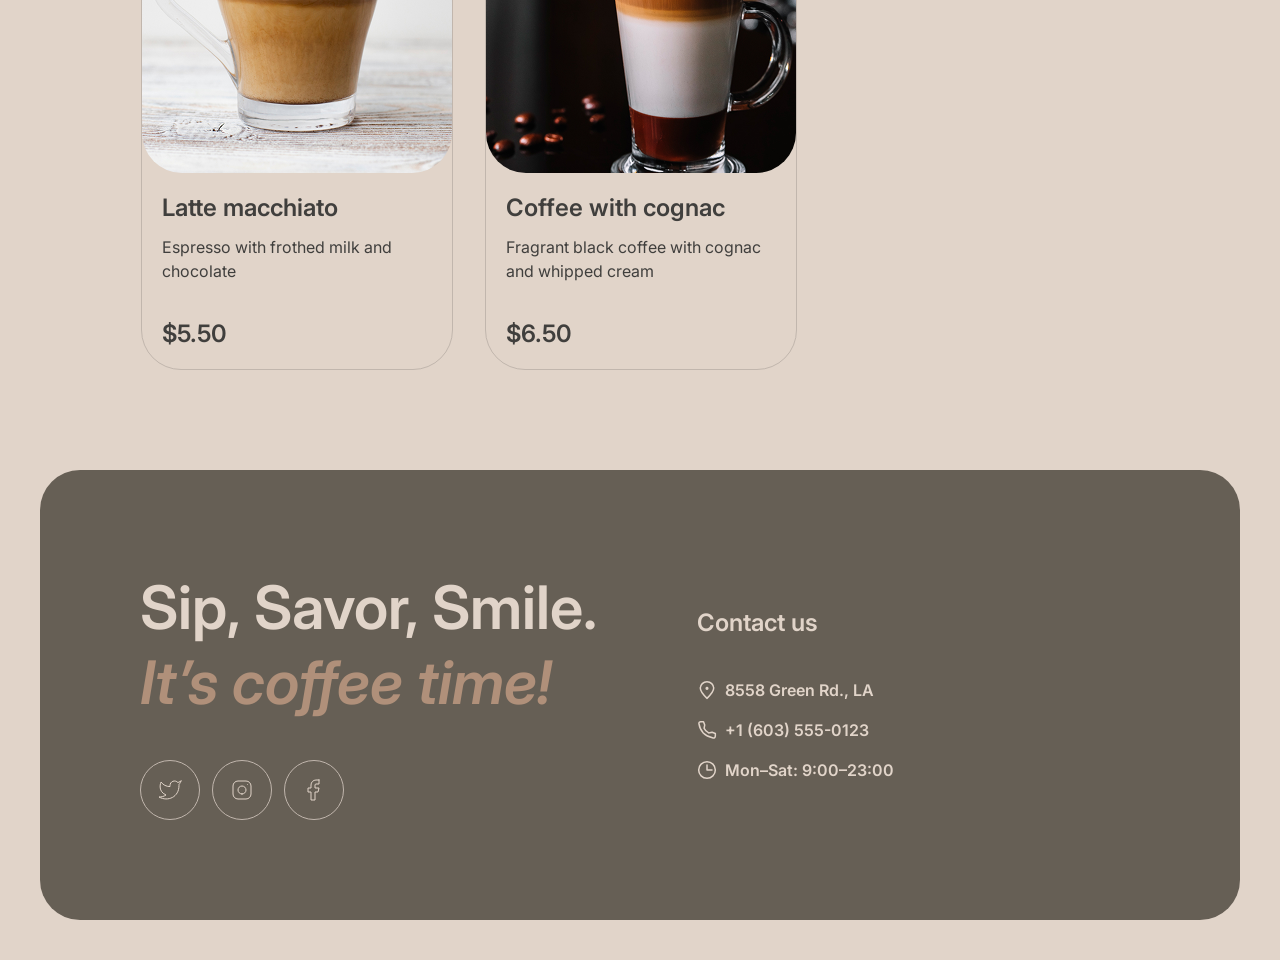
==== commit 66d2feca: "Merge branch 'landing-page' into landing-page-part-2" ====
--- a/menu.html
+++ b/menu.html
@@ -46,6 +46,16 @@
                     <li><a class="nav-item-link" href="index.html#about">About</a></li>
                     <li><a class="nav-item-link" href="index.html#mobile-app">Mobile app</a></li>
                     <li><a class="nav-item-link" href="index.html#main-footer">Contact us</a></li>
+                    <li>
+                        <a class="nav-item-link active">Menu
+                            <svg class="menu-link__icon" aria-hidden="true" width="20" height="20" viewBox="0 0 20 20" fill="none" xmlns="http://www.w3.org/2000/svg">
+                                <path d="M14.167 9.76667V11.6667C14.167 14.8883 11.5553 17.5 8.33366 17.5C5.112 17.5 2.50033 14.8883 2.50033 11.6667V9.76667C2.50033 9.4353 2.76896 9.16667 3.10033 9.16667H13.567C13.8984 9.16667 14.167 9.4353 14.167 9.76667Z" stroke-width="1.5" stroke-linecap="round" stroke-linejoin="round"/>
+                                <path d="M10.0003 7.50008C10.0003 6.66675 10.5956 5.83341 11.786 5.83341C13.101 5.83341 14.167 4.76743 14.167 3.45246V2.91675" stroke-width="1.5" stroke-linecap="round" stroke-linejoin="round"/>
+                                <path d="M6.66634 7.5V7.08333C6.66634 5.70262 7.78563 4.58333 9.16634 4.58333C10.0868 4.58333 10.833 3.83714 10.833 2.91667V2.5" stroke-width="1.5" stroke-linecap="round" stroke-linejoin="round"/>
+                                <path d="M13.333 9.16675H15.4163C16.5669 9.16675 17.4997 10.0995 17.4997 11.2501C17.4997 12.4007 16.5669 13.3334 15.4163 13.3334H14.1663" stroke-width="1.5" stroke-linecap="round" stroke-linejoin="round"/>
+                            </svg>
+                        </a>
+                    </li>
                 </ul>
             </nav>
             <div class="header-controls">
@@ -70,7 +80,7 @@
                             <path d="M13.333 9.16675H15.4163C16.5669 9.16675 17.4997 10.0995 17.4997 11.2501C17.4997 12.4007 16.5669 13.3334 15.4163 13.3334H14.1663" stroke-width="1.5" stroke-linecap="round" stroke-linejoin="round"/>
                         </svg>
                     </a>
-                    <button class="burger-icon"></button>
+                    <button class="burger-button"></button>
                 </div>
             </div>
         </div>
@@ -95,75 +105,10 @@
                 <span class="menu-offer__icon-wrapper">
                     <img aria-hidden="true" src="assets/icons/menu/desert.png" alt="Cake slice">
                 </span>
-                    Desert
+                    Dessert
                 </button>
             </div>
-            <div class="menu-offer__grid">
-                <div class="menu-offer__product">
-                    <img class="product__image" src="assets/images/menu/coffee-1.png" alt="Fragrant black coffee with Jameson Irish">
-                    <div class="product__details">
-                        <h2 class="product__title">Irish coffee</h2>
-                        <p class="product__description">Fragrant black coffee with Jameson Irish whiskey and whipped milk</p>
-                        <h3 class="product__price">$7.00</h3>
-                    </div>
-                </div>
-                <div class="menu-offer__product">
-                    <img class="product__image" src="assets/images/menu/coffee-2.png" alt="Classic coffee with milk">
-                    <div class="product__details">
-                        <h2 class="product__title">Kahlua coffee</h2>
-                        <p class="product__description">Classic coffee with milk and Kahlua liqueur under a cap of frothed milk</p>
-                        <h3 class="product__price">$7.00</h3>
-                    </div>
-                </div>
-                <div class="menu-offer__product">
-                    <img class="product__image" src="assets/images/menu/coffee-3.png" alt="Espresso with frothed milk">
-                    <div class="product__details">
-                        <h2 class="product__title">Honey raf</h2>
-                        <p class="product__description">Espresso with frothed milk, cream and aromatic honey</p>
-                        <h3 class="product__price">$5.50</h3>
-                    </div>
-                </div>
-                <div class="menu-offer__product">
-                    <img class="product__image" src="assets/images/menu/coffee-4.png" alt="Cappuccino with soft thick foam">
-                    <div class="product__details">
-                        <h2 class="product__title">Ice cappuccino</h2>
-                        <p class="product__description">Cappuccino with soft thick foam in summer version with ice</p>
-                        <h3 class="product__price">$5.00</h3>
-                    </div>
-                </div>
-                <div class="menu-offer__product">
-                    <img class="product__image" src="assets/images/menu/coffee-5.png" alt="Classic black coffee">
-                    <div class="product__details">
-                        <h2 class="product__title">Espresso</h2>
-                        <p class="product__description">Classic black coffee</p>
-                        <h3 class="product__price">$4.50</h3>
-                    </div>
-                </div>
-                <div class="menu-offer__product">
-                    <img class="product__image" src="assets/images/menu/coffee-6.png" alt="Espresso coffee with the addition of steamed milk">
-                    <div class="product__details">
-                        <h2 class="product__title">Latte</h2>
-                        <p class="product__description">Espresso coffee with the addition of steamed milk and dense milk foam</p>
-                        <h3 class="product__price">$5.50</h3>
-                    </div>
-                </div>
-                <div class="menu-offer__product">
-                    <img class="product__image" src="assets/images/menu/coffee-7.png" alt="Espresso with frothed milk">
-                    <div class="product__details">
-                        <h2 class="product__title">Latte macchiato</h2>
-                        <p class="product__description">Espresso with frothed milk and chocolate</p>
-                        <h3 class="product__price">$5.50</h3>
-                    </div>
-                </div>
-                <div class="menu-offer__product">
-                    <img class="product__image" src="assets/images/menu/coffee-8.png" alt="Fragrant black coffee with cognac">
-                    <div class="product__details">
-                        <h2 class="product__title">Coffee with cognac</h2>
-                        <p class="product__description">Fragrant black coffee with cognac and whipped cream</p>
-                        <h3 class="product__price">$6.50</h3>
-                    </div>
-                </div>
-            </div>
+            <div class="menu-offer__grid"></div>
             <button class="menu-offer__pagination-button">
                 <svg class="pagination-button__icon" aria-hidden="true" width="24" height="24" viewBox="0 0 24 24" fill="none" xmlns="http://www.w3.org/2000/svg">
                     <path d="M21.8883 13.5C21.1645 18.3113 17.013 22 12 22C6.47715 22 2 17.5228 2 12C2 6.47715 6.47715 2 12 2C16.1006 2 19.6248 4.46819 21.1679 8" stroke-linecap="round" stroke-linejoin="round"/>
@@ -233,6 +178,11 @@
         </div>
     </footer>
 </div>
+<div class="modal-overlay hidden"></div>
 <script src="js/theme.js"></script>
+<script src="js/burger-menu.js"></script>
+<script src="js/category-switcher.js"></script>
+<script src="js/product-modal.js"></script>
+<script src="js/pagination.js"></script>
 </body>
 </html>
--- a/css/index.css
+++ b/css/index.css
@@ -84,6 +84,10 @@
 .main-nav-list a {
     color: inherit;
     text-decoration: none;
+}
+
+.main-nav-list li:last-child {
+    display: none;
 }
 
 .nav-item-link {
@@ -198,7 +202,8 @@
     text-decoration: none;
 }
 
-.menu-link.active {
+.menu-link.active,
+.nav-item-link.active {
     cursor: default;
 }
 
@@ -218,11 +223,12 @@
 }
 
 .menu-link:hover::after,
-.menu-link.active::after {
+.menu-link.active::after,
+.nav-item-link.active::after{
     width: 100%;
 }
 
-.burger-icon {
+.burger-button {
     display: none;
     cursor: pointer;
     background: none;
@@ -231,25 +237,43 @@
     border: 0.1rem solid var(--border-inverse);
     border-radius: 10rem;
     position: relative;
-}
-
-.burger-icon::before,
-.burger-icon::after {
+    transition: transform 0.3s ease;
+}
+
+.burger-button.active {
+    transform: rotate(45deg);
+}
+
+.burger-button::before,
+.burger-button::after {
     content: '';
     position: absolute;
     left: 50%;
     transform: translateX(-50%);
-    width: 16px;
-    height: 2px;
+    width: 1.6rem;
+    height: 0.2rem;
     background-color: var(--text-primary);
-}
-
-.burger-icon::before {
-    top: calc(50% - 4px);
-}
-
-.burger-icon::after {
-    top: calc(50% + 4px);
+    transition: top 0.3s ease, transform 0.3s ease;
+}
+
+.burger-button::before {
+    top: calc(50% - 0.4rem);
+}
+
+.burger-button.active::before {
+    top: calc(50% - 0.1rem);
+    transform: translateX(-50%) rotate(0deg);
+    width: 2rem;
+}
+
+.burger-button::after {
+    top: calc(50% + 0.4rem);
+}
+
+.burger-button.active::after {
+    transform: translateX(-50%) rotate(90deg);
+    top: calc(50% - 0.1rem);
+    width: 2rem;
 }
 
 .header-hero {
@@ -378,7 +402,22 @@
     stroke: var(--text-inverse);
 }
 
+.slider__track {
+    overflow: hidden;
+    position: relative;
+    max-width: 48rem;
+    /*width: 100%;*/
+}
+
+.slider__cards {
+    display: flex;
+    width: 100%;
+    transition: transform 0.5s ease-in-out;
+}
+
 .slider__card {
+    flex: 0 0 100%;
+    min-width: 0;
     max-width: 48rem;
     display: flex;
     flex-direction: column;
@@ -420,14 +459,14 @@
     color: var(--text-primary);
 }
 
-.slider__pagination {
+.slider__progress-bar {
     display: flex;
     gap: 1.4rem;
     justify-content: center;
     margin-top: 4rem;
 }
 
-.pagination__bar {
+.progress-bar__item {
     display: inline-block;
     border-radius: 10rem;
     height: 0.4rem;
@@ -435,7 +474,7 @@
     background: var(--border-primary);
 }
 
-.pagination__bar.active {
+.progress-bar__item.active {
     background: var( --border-inverse);
 }
 
@@ -744,15 +783,64 @@
         padding-left: 6rem;
     }
 
-    .main-nav {
-        display: none;
-    }
-
     .menu-link {
         display: none;
     }
 
-    .burger-icon {
+    .header-bar {
+        position: relative;
+    }
+
+    .main-nav {
+        display: flex;
+        position: absolute;
+        top: 100%;
+        width: 100%;
+        height: 100vh;
+        background-color: var(--background-page);
+        z-index: 100;
+        opacity: 0;
+        visibility: hidden;
+        transition: opacity 0.5s ease-in-out, visibility 0.5s ease-in-out;
+    }
+
+    .main-nav-list li:last-child {
+        display: block;
+        margin-top: 4rem;
+    }
+
+    .menu-link__icon {
+        width: 4rem;
+        height: 4rem;
+        padding-left: 1.6rem;
+        vertical-align: middle;
+    }
+
+
+    .main-nav.active {
+        display: flex;
+        justify-content: center;
+        opacity: 1;
+        visibility: visible;
+    }
+
+    .main-nav .main-nav-list {
+        flex-direction: column;
+        gap: 6rem;
+        text-align: center;
+        justify-content: normal;
+        padding: 16.4rem 0 0;
+        width: 100%;
+    }
+
+    .main-nav .nav-item-link {
+        font-weight: 600;
+        font-size: 32px;
+        line-height: 125%;
+        letter-spacing: 0;
+    }
+
+    .burger-button {
         display: block;
     }
 
@@ -789,6 +877,10 @@
         font-size: 4.2rem;
     }
 
+    .favorite-coffee__slider {
+        /*justify-content: center;*/
+    }
+
     .slider__button {
         display: none;
     }
--- a/css/menu.css
+++ b/css/menu.css
@@ -160,6 +160,197 @@
     border-radius: 10rem;
 }
 
+/*MODAL WINDOW STYLES STARTS HERE*/
+
+.modal-overlay {
+    position: fixed;
+    top: 0;
+    left: 0;
+    width: 100%;
+    height: 100%;
+    background-color: #403F3DCC;
+    display: flex;
+    justify-content: center;
+    align-items: center;
+    z-index: 1000;
+}
+
+.modal-overlay.hidden {
+    display: none;
+}
+
+.modal {
+    box-sizing: border-box;
+    display: flex;
+    gap: 2rem;
+    width: 80rem;
+    height: 50.4rem;
+    background-color: var(--background-page);
+    border-radius: 4rem;
+    padding: 1.6rem;
+    margin-right: 1.6rem;
+    margin-left: 1.6rem;
+}
+
+.modal__product-image {
+    max-width: 31rem;
+    max-height: 31rem;
+    border-radius: 4rem;
+}
+
+.modal__product-details {
+    display: flex;
+    flex-direction: column;
+    gap: 2rem;
+}
+
+.product-details__title {
+    font-weight: 600;
+    font-size: 24px;
+    line-height: 125%;
+    letter-spacing: 0;
+    margin: 0 0 1.2rem;
+    color: var(--text-primary);
+}
+
+.feature-button-wrapper {
+    display: flex;
+    gap: 0.8rem;
+}
+
+.product-details__description {
+    font-weight: 400;
+    font-size: 16px;
+    line-height: 150%;
+    letter-spacing: 0;
+    margin: 0;
+    color: var(--text-primary);
+}
+
+.product-details__size,
+.product-details__additives {
+    display: flex;
+    gap: 0.8rem;
+    flex-direction: column;
+    letter-spacing: 0;
+    color: var(--text-primary);
+    margin: 0;
+}
+
+.product-details__size-title {
+    font-weight: 400;
+    font-size: 1.6rem;
+    line-height: 150%;
+    margin: 0;
+}
+
+.product-details__feature-button {
+    display: flex;
+    align-items: center;
+    gap: 0.8rem;
+    max-width: 14.1rem;
+    height: 4.6rem;
+    border-radius: 10rem;
+    padding: 0.8rem 1.6rem 0.8rem 0.8rem;
+    background-color: var(--background-page);
+    border: 1px solid var(--border-primary);
+    cursor: pointer;
+    font-size: 1.6rem;
+    color: var(--text-primary);
+    font-weight: 600;
+    line-height: 150%;
+    font-family: Inter, sans-serif;
+}
+
+.feature-button-icon-wrapper {
+    display: flex;
+    justify-content: center;
+    align-items: center;
+    width: 3rem;
+    height: 3rem;
+    border-radius: 10rem;
+    background: var(--border-primary);
+    color: var(--text-primary);
+    transition: all 0.7s ease;
+}
+
+.product-details__feature-button:hover .feature-button-icon-wrapper {
+    background: var(--background-page);
+    transition: all 0.7s ease;
+}
+
+.product-details__feature-button:hover,
+.product-details__close-button:hover {
+    background: var(--background-container);
+    color: var(--text-inverse);
+}
+
+.product-details__feature-button.active {
+    background: var(--background-container);
+    color: var(--text-inverse);
+}
+
+.product-details__feature-button.active .feature-button-icon-wrapper {
+    background: var(--background-page);
+}
+
+.feature-size.active {
+    cursor: default;
+}
+
+.price-wrapper {
+    display: flex;
+    justify-content: space-between;
+}
+
+.product-details__price-text,
+.product-details__price-value {
+    font-weight: 600;
+    font-size: 24px;
+    line-height: 125%;
+    letter-spacing: 0;
+    color: var(--text-primary);
+    margin: 0;
+}
+
+.product-details__notification {
+    display: flex;
+    gap: 0.8rem;
+    padding-top: 1.2rem;
+    border-top: 1px solid var(--border-primary);
+}
+
+.product-details__notification-text {
+    font-weight: 600;
+    font-size: 10px;
+    line-height: 140%;
+    letter-spacing: 0;
+    vertical-align: middle;
+    color: var(--text-primary);
+    margin: 0;
+}
+
+.product-details__notification-icon {
+    flex-shrink: 0;
+    stroke: var(--text-primary);
+}
+
+.product-details__close-button {
+    font-family: Inter, sans-serif;
+    font-weight: 600;
+    font-size: 16px;
+    line-height: 150%;
+    letter-spacing: 0;
+    text-align: center;
+    color: var(--text-primary);
+    border-radius: 10rem;
+    cursor: pointer;
+    border: 0.1rem solid var(--border-inverse);
+    height: 4.4rem;
+    background-color: var(--background-page);
+    margin-top: auto
+}
+
 @media (max-width: 768px) {
     .menu-offer__grid {
         gap: 4rem;
@@ -187,6 +378,23 @@
     .menu-offer__pagination-button:hover .pagination-button__icon path {
         stroke: var(--text-inverse);
     }
+
+    /*MODAL WINDOW STYLES STARTS HERE*/
+
+    .modal {
+        max-width: 68.8rem;
+        height: 62.6rem;
+    }
+
+    .feature-button-wrapper {
+        flex-wrap: wrap;
+    }
+}
+
+@media (max-width: 680px) {
+    .modal__product-image {
+        display: none;
+    }
 }
 
 @media (max-width: 380px) {
@@ -199,6 +407,8 @@
     }
 
     .menu-offer__desert-button {
-        width: 11.5rem;
-    }
+        width: 12.5rem;
+    }
+
+    /*MODAL WINDOW STYLES STARTS HERE*/
 }
